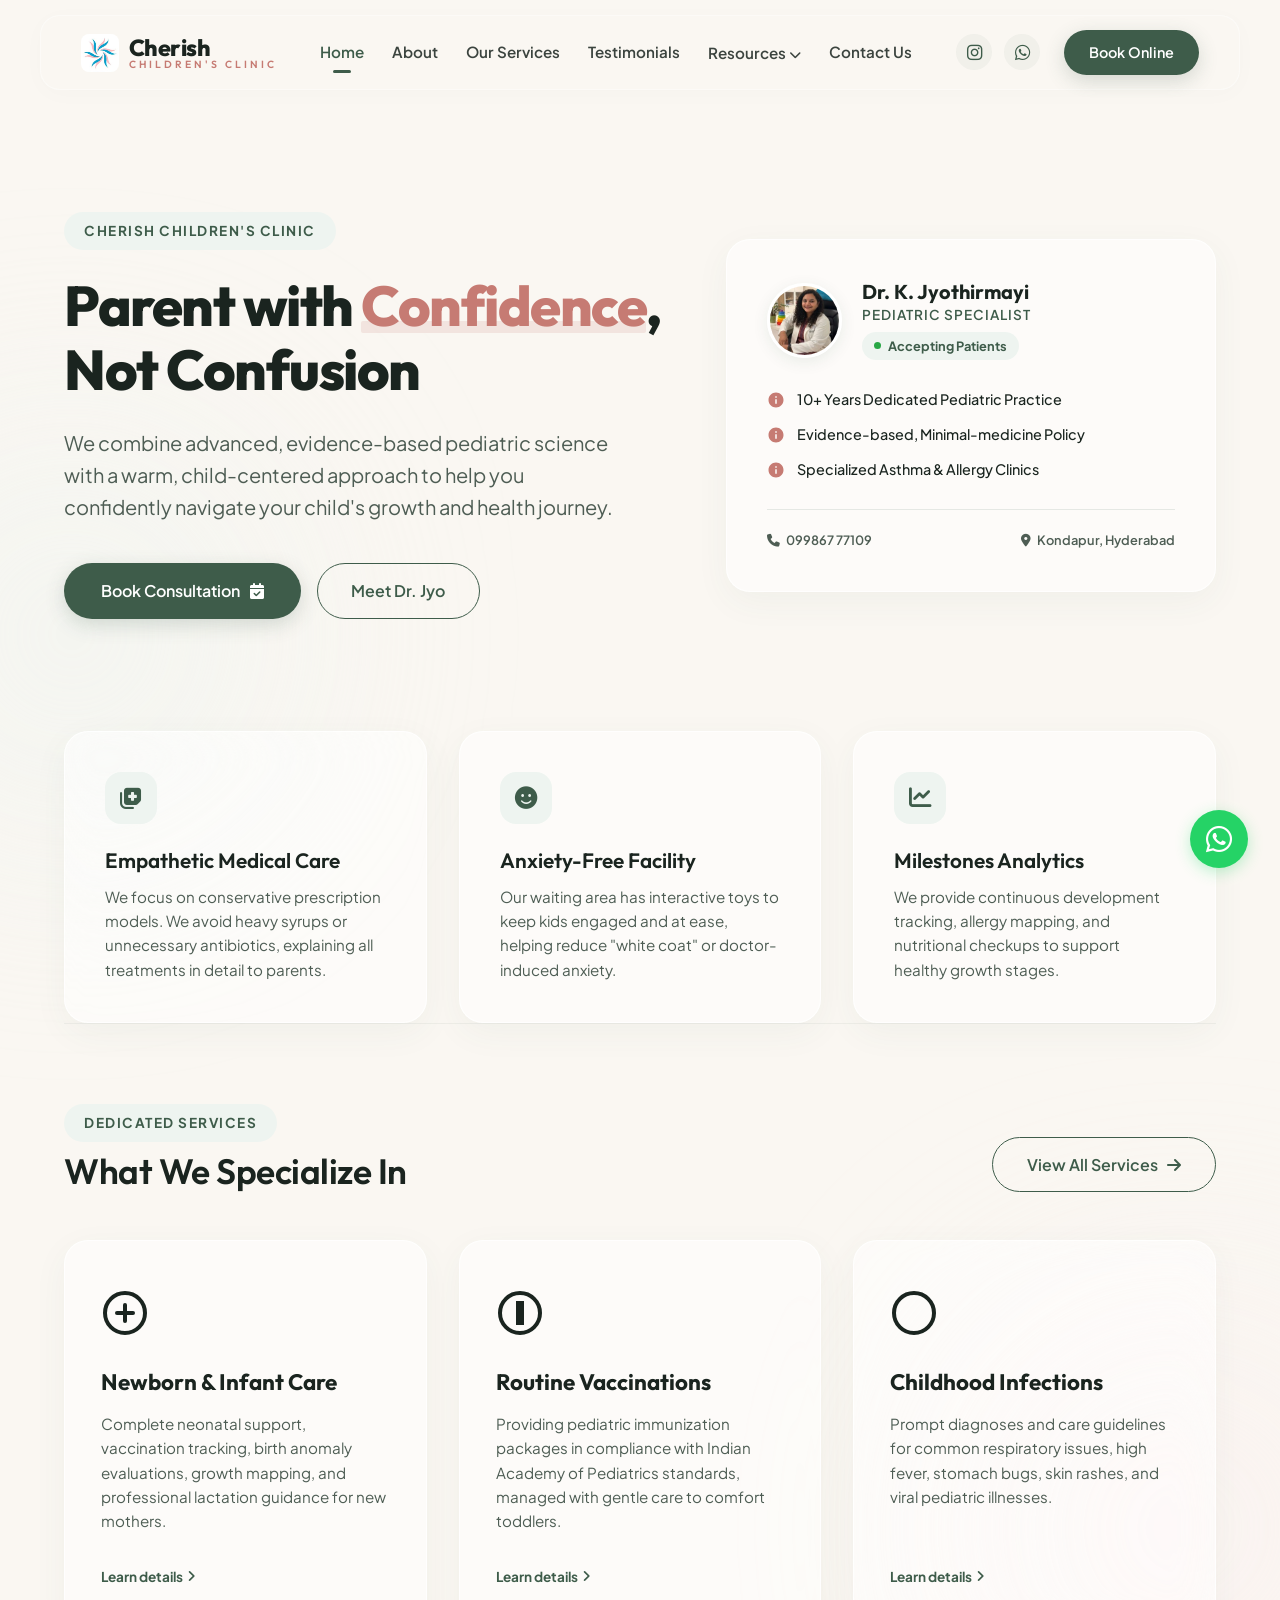
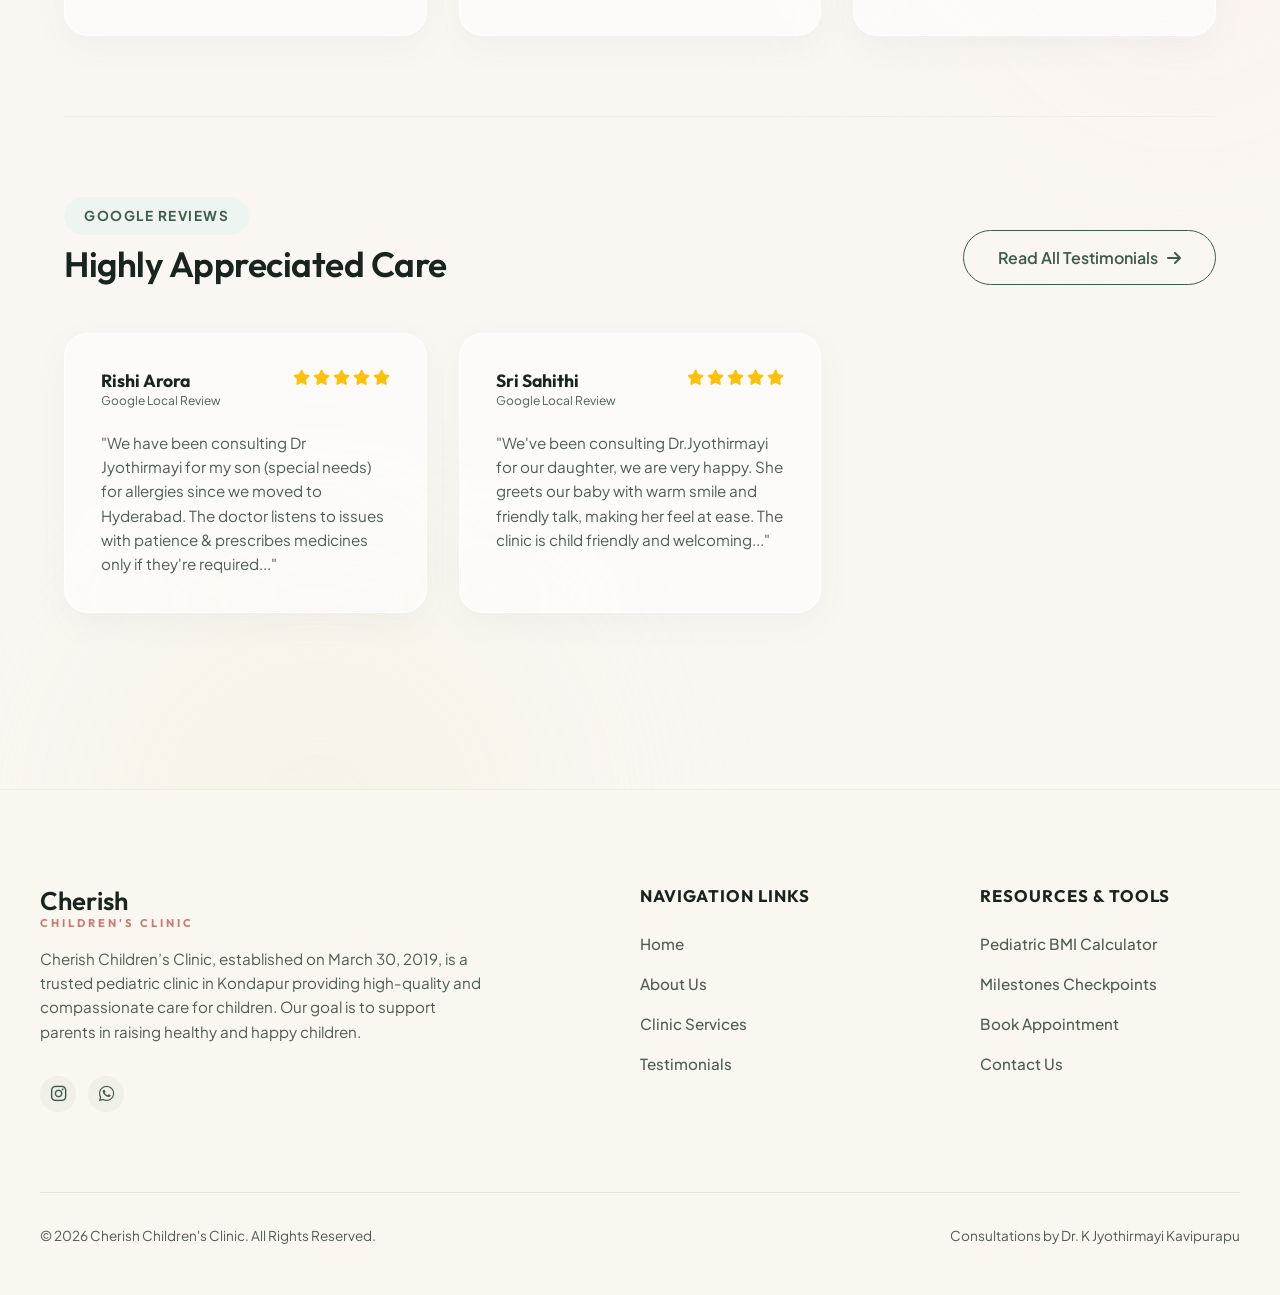
==== index.html @ bef2d630 "Initial commit" ====
<!DOCTYPE html>
<html lang="en">
<head>
  <meta charset="UTF-8">
  <meta name="viewport" content="width=device-width, initial-scale=1.0">
  <title>Cherish Children's Clinic - Dr. K Jyothirmayi Kavipurapu</title>
  <meta name="description" content="Cherish Children's Clinic is a trusted pediatric clinic in Kondapur run by Dr. K Jyothirmayi Kavipurapu. Offering newborn care, vaccinations, fever treatment, and allergy care.">
  <meta name="keywords" content="pediatrician kondapur, cherish children clinic, cherish clinic hyderabad, dr jyothirmayi pediatrician, children specialist kondapur, child vaccination hyderabad">
  <meta name="author" content="Dr. K Jyothirmayi">
  
  <!-- FontAwesome Icons CDN -->
  <link rel="stylesheet" href="https://cdnjs.cloudflare.com/ajax/libs/font-awesome/6.4.0/css/all.min.css">
  
  <!-- Favicon -->
  <link rel="icon" type="image/jpeg" href="photos/logo.jpg">

  <!-- Custom Stylesheet -->
  <link rel="stylesheet" href="index.css">
</head>
<body>

  <!-- Background blobs -->
  <div class="bg-blob bg-blob-1"></div>
  <div class="bg-blob bg-blob-2"></div>
  <div class="bg-blob bg-blob-3"></div>

  <!-- Floating WhatsApp Widget -->
  <a href="https://wa.me/919986777109?text=Hello%20Cherish%20Children's%20Clinic,%20I'd%20like%20to%20inquire%20about%20booking%20an%20appointment." 
     target="_blank" 
     class="whatsapp-widget" 
     aria-label="Chat with us on WhatsApp">
    <i class="fab fa-whatsapp"></i>
  </a>

  <!-- Header Navigation -->
  <header id="main-header">
    <div class="logo-container">
      <img src="photos/logo.jpg" alt="Cherish Clinic Logo" class="logo-img">
      <h1>
        Cherish
        <span class="clinic-sub">Children's Clinic</span>
      </h1>
    </div>
    
    <nav class="nav-menu">
      <a href="index.html" class="nav-link active">Home</a>
      <a href="about.html" class="nav-link">About</a>
      <a href="services.html" class="nav-link">Our Services</a>
      <a href="testimonials.html" class="nav-link">Testimonials</a>
      
      <!-- Resources Dropdown -->
      <div class="dropdown">
        <a href="resources.html" class="nav-link">Resources <i class="fa-solid fa-chevron-down" style="font-size: 0.75rem;"></i></a>
        <div class="dropdown-menu">
          <a href="bmi-calculator.html" class="dropdown-item">BMI Calculator</a>
          <a href="milestones-blog.html" class="dropdown-item">Developmental Blog</a>
        </div>
      </div>
      
      <a href="contact.html" class="nav-link">Contact Us</a>
    </nav>

    <div class="header-actions">
      <div class="social-icons">
        <a href="https://www.instagram.com/doc_mom_jyo/?hl=en" target="_blank" class="social-icon instagram" aria-label="Instagram Profile"><i class="fab fa-instagram"></i></a>
        <a href="https://wa.me/919986777109" target="_blank" class="social-icon whatsapp" aria-label="WhatsApp Us"><i class="fab fa-whatsapp"></i></a>
      </div>
      <a href="booking.html" class="btn-primary" style="padding: 0.6rem 1.5rem; font-size: 0.9rem;">Book Online</a>
    </div>

    <!-- Hamburger Menu Toggle (Mobile) -->
    <button class="mobile-toggle" id="mobile-toggle" aria-label="Toggle Navigation Menu">
      <span></span>
      <span></span>
      <span></span>
    </button>
  </header>

  <!-- Mobile Navigation Drawer -->
  <div class="mobile-nav-drawer" id="mobile-drawer">
    <button class="mobile-nav-close" id="mobile-drawer-close" aria-label="Close Navigation Menu">
      <i class="fa-solid fa-xmark"></i>
    </button>
    <ul class="mobile-nav-links">
      <li><a href="index.html" class="mobile-nav-link">Home</a></li>
      <li><a href="about.html" class="mobile-nav-link">About</a></li>
      <li><a href="services.html" class="mobile-nav-link">Our Services</a></li>
      <li><a href="testimonials.html" class="mobile-nav-link">Testimonials</a></li>
      <li>
        <span class="mobile-nav-link" style="font-weight: 600; color: var(--text-primary);">Resources</span>
        <ul class="mobile-resources-sublinks">
          <li><a href="bmi-calculator.html">BMI Calculator</a></li>
          <li><a href="milestones-blog.html">Developmental Blog</a></li>
        </ul>
      </li>
      <li><a href="contact.html" class="mobile-nav-link">Contact Us</a></li>
      <li style="margin-top: 1.5rem;"><a href="booking.html" class="btn-primary">Book Appointment</a></li>
    </ul>
  </div>

  <!-- Main Content Area -->
  <main>
    <div class="page-container">
      
      <!-- Hero Split Section -->
      <div class="hero-split">
        <div class="hero-text">
          <span class="hero-tag">Cherish Children's Clinic</span>
          <h1>Parent with <span class="highlight-rose">Confidence</span>,<br>Not Confusion</h1>
          <p>We combine advanced, evidence-based pediatric science with a warm, child-centered approach to help you confidently navigate your child's growth and health journey.</p>
          <div class="hero-actions">
            <a href="booking.html" class="btn-primary">Book Consultation <i class="fa-solid fa-calendar-check"></i></a>
            <a href="about.html" class="btn-outline">Meet Dr. Jyo</a>
          </div>
        </div>
        
        <!-- Right side Fancy Doctor Badge -->
        <div class="hero-badge-card glass-card">
          <div class="badge-doctor-row">
            <img src="photos/dr_jyothirmayi.jpg" alt="Dr. Jyothirmayi Kavipurapu" class="badge-doctor-img">
            <div class="badge-doctor-info">
              <h3>Dr. K. Jyothirmayi</h3>
              <p>Pediatric Specialist</p>
              <div class="status-dot-indicator">
                <span class="dot"></span> Accepting Patients
              </div>
            </div>
          </div>
          
          <ul class="badge-bullets-list">
            <li>
              <svg viewBox="0 0 24 24"><path d="M12 2C6.48 2 2 6.48 2 12s4.48 10 10 10 10-4.48 10-10S17.52 2 12 2zm1 15h-2v-6h2v6zm0-8h-2V7h2v2z"/></svg>
              <span>10+ Years Dedicated Pediatric Practice</span>
            </li>
            <li>
              <svg viewBox="0 0 24 24"><path d="M12 2C6.48 2 2 6.48 2 12s4.48 10 10 10 10-4.48 10-10S17.52 2 12 2zm1 15h-2v-6h2v6zm0-8h-2V7h2v2z"/></svg>
              <span>Evidence-based, Minimal-medicine Policy</span>
            </li>
            <li>
              <svg viewBox="0 0 24 24"><path d="M12 2C6.48 2 2 6.48 2 12s4.48 10 10 10 10-4.48 10-10S17.52 2 12 2zm1 15h-2v-6h2v6zm0-8h-2V7h2v2z"/></svg>
              <span>Specialized Asthma & Allergy Clinics</span>
            </li>
          </ul>
          
          <div class="hero-contact-strip">
            <span class="strip-item"><i class="fa-solid fa-phone" style="margin-right: 4px;"></i> 099867 77109</span>
            <span class="strip-item"><i class="fa-solid fa-location-dot" style="margin-right: 4px;"></i> Kondapur, Hyderabad</span>
          </div>
        </div>
      </div>

      <!-- Highlights Section -->
      <div class="highlights-container">
        <!-- Card 1 -->
        <div class="highlight-card glass-card">
          <div class="highlight-icon-box">
            <i class="fa-solid fa-notes-medical" style="font-size: 1.4rem;"></i>
          </div>
          <h3>Empathetic Medical Care</h3>
          <p>We focus on conservative prescription models. We avoid heavy syrups or unnecessary antibiotics, explaining all treatments in detail to parents.</p>
        </div>
        <!-- Card 2 -->
        <div class="highlight-card glass-card">
          <div class="highlight-icon-box">
            <i class="fa-solid fa-face-smile" style="font-size: 1.4rem;"></i>
          </div>
          <h3>Anxiety-Free Facility</h3>
          <p>Our waiting area has interactive toys to keep kids engaged and at ease, helping reduce "white coat" or doctor-induced anxiety.</p>
        </div>
        <!-- Card 3 -->
        <div class="highlight-card glass-card">
          <div class="highlight-icon-box">
            <i class="fa-solid fa-chart-line" style="font-size: 1.4rem;"></i>
          </div>
          <h3>Milestones Analytics</h3>
          <p>We provide continuous development tracking, allergy mapping, and nutritional checkups to support healthy growth stages.</p>
        </div>
      </div>

      <!-- Services Teaser Section -->
      <div class="home-section-teaser">
        <div class="teaser-row">
          <div>
            <span class="hero-tag" style="margin-bottom: 0.5rem;">Dedicated Services</span>
            <h2>What We Specialize In</h2>
          </div>
          <a href="services.html" class="btn-outline">View All Services <i class="fa-solid fa-arrow-right"></i></a>
        </div>
        
        <div class="services-masonry">
          <!-- Teaser service 1 -->
          <div class="service-card-premium glass-card">
            <svg class="service-icon-svg" viewBox="0 0 24 24">
              <path d="M12 22C17.5228 22 22 17.5228 22 12C22 6.47715 17.5228 2 12 2C6.47715 2 2 6.47715 2 12C2 17.5228 6.47715 22 12 22Z" fill="none" stroke="currentColor" stroke-width="2"/>
              <path d="M12 8V16" stroke="currentColor" stroke-width="2" stroke-linecap="round"/>
              <path d="M8 12H16" stroke="currentColor" stroke-width="2" stroke-linecap="round"/>
            </svg>
            <h3>Newborn & Infant Care</h3>
            <p class="service-desc">Complete neonatal support, vaccination tracking, birth anomaly evaluations, growth mapping, and professional lactation guidance for new mothers.</p>
            <a href="services.html" style="font-size: 0.85rem; font-weight: 700; color: var(--sage-green); display: flex; align-items: center; gap: 4px;">Learn details <i class="fa-solid fa-angle-right"></i></a>
          </div>
          <!-- Teaser service 2 -->
          <div class="service-card-premium glass-card">
            <svg class="service-icon-svg" viewBox="0 0 24 24">
              <path d="M12 2C6.48 2 2 6.48 2 12s4.48 10 10 10 10-4.48 10-10S17.52 2 12 2zm1 15h-2v-6h2v6zm0-8h-2V7h2v2z" fill="none" stroke="currentColor" stroke-width="2"/>
            </svg>
            <h3>Routine Vaccinations</h3>
            <p class="service-desc">Providing pediatric immunization packages in compliance with Indian Academy of Pediatrics standards, managed with gentle care to comfort toddlers.</p>
            <a href="services.html" style="font-size: 0.85rem; font-weight: 700; color: var(--sage-green); display: flex; align-items: center; gap: 4px;">Learn details <i class="fa-solid fa-angle-right"></i></a>
          </div>
          <!-- Teaser service 3 -->
          <div class="service-card-premium glass-card">
            <svg class="service-icon-svg" viewBox="0 0 24 24">
              <path d="M12 22C17.5228 22 22 17.5228 22 12C22 6.47715 17.5228 2 12 2C6.47715 2 2 6.47715 2 12C2 17.5228 6.47715 22 12 22Z" fill="none" stroke="currentColor" stroke-width="2"/>
            </svg>
            <h3>Childhood Infections</h3>
            <p class="service-desc">Prompt diagnoses and care guidelines for common respiratory issues, high fever, stomach bugs, skin rashes, and viral pediatric illnesses.</p>
            <a href="services.html" style="font-size: 0.85rem; font-weight: 700; color: var(--sage-green); display: flex; align-items: center; gap: 4px;">Learn details <i class="fa-solid fa-angle-right"></i></a>
          </div>
        </div>
      </div>

      <!-- Testimonials Teaser Section -->
      <div class="home-section-teaser">
        <div class="teaser-row">
          <div>
            <span class="hero-tag" style="margin-bottom: 0.5rem;">Google Reviews</span>
            <h2>Highly Appreciated Care</h2>
          </div>
          <a href="testimonials.html" class="btn-outline">Read All Testimonials <i class="fa-solid fa-arrow-right"></i></a>
        </div>
        
        <div class="reviews-grid-masonry">
          <!-- Teaser Review 1 -->
          <div class="review-item-card glass-card">
            <div class="review-header-row">
              <div class="reviewer-name">
                <h4>Rishi Arora</h4>
                <span>Google Local Review</span>
              </div>
              <div class="featured-stars" style="margin-bottom: 0; font-size: 0.95rem;">
                <i class="fa-solid fa-star"></i><i class="fa-solid fa-star"></i><i class="fa-solid fa-star"></i><i class="fa-solid fa-star"></i><i class="fa-solid fa-star"></i>
              </div>
            </div>
            <p class="review-body-text">"We have been consulting Dr Jyothirmayi for my son (special needs) for allergies since we moved to Hyderabad. The doctor listens to issues with patience & prescribes medicines only if they're required..."</p>
          </div>
          <!-- Teaser Review 2 -->
          <div class="review-item-card glass-card">
            <div class="review-header-row">
              <div class="reviewer-name">
                <h4>Sri Sahithi</h4>
                <span>Google Local Review</span>
              </div>
              <div class="featured-stars" style="margin-bottom: 0; font-size: 0.95rem;">
                <i class="fa-solid fa-star"></i><i class="fa-solid fa-star"></i><i class="fa-solid fa-star"></i><i class="fa-solid fa-star"></i><i class="fa-solid fa-star"></i>
              </div>
            </div>
            <p class="review-body-text">"We've been consulting Dr.Jyothirmayi for our daughter, we are very happy. She greets our baby with warm smile and friendly talk, making her feel at ease. The clinic is child friendly and welcoming..."</p>
          </div>
        </div>
      </div>

    </div>
  </main>

  <!-- Footer -->
  <footer>
    <div class="footer-top-columns">
      <div class="footer-logo-brand">
        <h2>
          Cherish
          <span class="clinic-sub">Children's Clinic</span>
        </h2>
        <p>Cherish Children’s Clinic, established on March 30, 2019, is a trusted pediatric clinic in Kondapur providing high-quality and compassionate care for children. Our goal is to support parents in raising healthy and happy children.</p>
        <div class="social-icons" style="margin-top: 1rem;">
          <a href="https://www.instagram.com/doc_mom_jyo/?hl=en" target="_blank" class="social-icon instagram" aria-label="Instagram"><i class="fab fa-instagram"></i></a>
          <a href="https://wa.me/919986777109" target="_blank" class="social-icon whatsapp" aria-label="WhatsApp"><i class="fab fa-whatsapp"></i></a>
        </div>
      </div>
      
      <div class="footer-column">
        <h4>Navigation Links</h4>
        <ul class="footer-links-list">
          <li><a href="index.html">Home</a></li>
          <li><a href="about.html">About Us</a></li>
          <li><a href="services.html">Clinic Services</a></li>
          <li><a href="testimonials.html">Testimonials</a></li>
        </ul>
      </div>

      <div class="footer-column">
        <h4>Resources & Tools</h4>
        <ul class="footer-links-list">
          <li><a href="bmi-calculator.html">Pediatric BMI Calculator</a></li>
          <li><a href="milestones-blog.html">Milestones Checkpoints</a></li>
          <li><a href="booking.html">Book Appointment</a></li>
          <li><a href="contact.html">Contact Us</a></li>
        </ul>
      </div>
    </div>

    <div class="footer-bottom-bar">
      <p>&copy; 2026 Cherish Children's Clinic. All Rights Reserved.</p>
      <p>Consultations by Dr. K Jyothirmayi Kavipurapu</p>
    </div>
  </footer>

  <!-- Universal Script -->
  <script src="script.js"></script>
</body>
</html>
---- index.css ----
/* index.css - Cherish Children's Clinic Design System & Styles */
@import url('https://fonts.googleapis.com/css2?family=Outfit:wght@300;400;500;600;700;800&family=Plus+Jakarta+Sans:wght@300;400;500;600;700;800&display=swap');

:root {
  /* Earth-Toned Luxury Palette */
  --bg-primary: #faf7f2;        /* Warm Oat/Cream main background */
  --bg-secondary: #f4edd9;      /* Deeper warm sand */
  --bg-sage-light: #eef4f0;     /* Soft Light Mint */
  --bg-rose-light: #fbf1f0;     /* Soft Terracotta Blush */
  
  --sage-green: #3e5c4a;        /* Rich Forest Sage Green */
  --sage-green-hover: #2e4436;
  --sage-green-glow: rgba(62, 92, 74, 0.08);
  
  --terracotta-rose: #c67b73;    /* Warm Terracotta Rose */
  --terracotta-rose-hover: #b46860;
  --terracotta-rose-glow: rgba(198, 123, 115, 0.08);
  
  --text-primary: #1a241f;      /* Deep Forest Charcoal */
  --text-secondary: #4e5d54;    /* Muted Sage Slate */
  
  --border-color: rgba(62, 92, 74, 0.12);
  --glass-bg: rgba(255, 255, 255, 0.55);
  --glass-border: rgba(255, 255, 255, 0.75);
  --glass-shadow: 0 10px 35px 0 rgba(62, 92, 74, 0.05);
  --glass-shadow-hover: 0 20px 50px 0 rgba(62, 92, 74, 0.1);
  
  --transition-smooth: all 0.5s cubic-bezier(0.16, 1, 0.3, 1);
  --transition-quick: all 0.25s ease;
  
  --font-heading: 'Outfit', sans-serif;
  --font-body: 'Plus Jakarta Sans', sans-serif;
}

/* Base resets & animations */
* {
  box-sizing: border-box;
  margin: 0;
  padding: 0;
  -webkit-tap-highlight-color: transparent;
}

html {
  scroll-behavior: smooth;
  scroll-padding-top: 100px;
  font-size: 16px;
  height: 100%;
}

body {
  font-family: var(--font-body);
  background-color: var(--bg-primary);
  color: var(--text-primary);
  line-height: 1.6;
  overflow-x: hidden;
  position: relative;
  min-height: 100%;
  display: flex;
  flex-direction: column;
  opacity: 0;
  animation: pageFadeIn 0.8s cubic-bezier(0.16, 1, 0.3, 1) forwards;
}

@keyframes pageFadeIn {
  to { opacity: 1; }
}

/* Typography */
h1, h2, h3, h4, h5, h6 {
  font-family: var(--font-heading);
  font-weight: 600;
  line-height: 1.2;
  color: var(--text-primary);
}

p {
  color: var(--text-secondary);
}

a {
  text-decoration: none;
  color: inherit;
  transition: var(--transition-quick);
}

button {
  font-family: var(--font-body);
  cursor: pointer;
  border: none;
  background: none;
  transition: var(--transition-quick);
}

/* Glowing background blobs */
.bg-blob {
  position: absolute;
  border-radius: 50%;
  filter: blur(120px);
  -webkit-filter: blur(120px);
  z-index: -1;
  opacity: 0.55;
  pointer-events: none;
  animation: floatBlob 24s infinite alternate ease-in-out;
}

.bg-blob-1 {
  top: 15%;
  left: -10%;
  width: 400px;
  height: 400px;
  background-color: var(--bg-sage-light);
}

.bg-blob-2 {
  top: 45%;
  right: -10%;
  width: 450px;
  height: 450px;
  background-color: var(--bg-rose-light);
  animation-delay: -6s;
}

.bg-blob-3 {
  bottom: 10%;
  left: 10%;
  width: 380px;
  height: 380px;
  background-color: var(--bg-secondary);
  animation-delay: -12s;
}

@keyframes floatBlob {
  0% { transform: translate(0, 0) scale(1); }
  50% { transform: translate(60px, -50px) scale(1.1); }
  100% { transform: translate(-30px, 60px) scale(0.9); }
}

/* Glassmorphism card */
.glass-card {
  background: var(--glass-bg);
  backdrop-filter: blur(20px);
  -webkit-backdrop-filter: blur(20px);
  border: 1px solid var(--glass-border);
  box-shadow: var(--glass-shadow);
  border-radius: 24px;
  transition: var(--transition-smooth);
}

.glass-card:hover {
  transform: translateY(-6px);
  box-shadow: var(--glass-shadow-hover);
  border-color: rgba(255, 255, 255, 0.95);
}

/* Section Containers (Multi-page Layouts) */
main {
  flex: 1;
  padding-top: 100px; /* Offset for floating header */
}

.page-container {
  padding: 4rem 1.5rem 6rem 1.5rem;
  max-width: 1200px;
  margin: 0 auto;
  position: relative;
}

.page-header {
  text-align: center;
  margin-bottom: 4rem;
  max-width: 800px;
  margin-left: auto;
  margin-right: auto;
}

.page-header h2 {
  font-size: 2.75rem;
  font-weight: 700;
  margin-bottom: 1rem;
  letter-spacing: -0.5px;
}

.page-header h2 span.highlight-rose {
  color: var(--terracotta-rose);
  position: relative;
  display: inline-block;
}

.page-header h2 span.highlight-rose::after {
  content: '';
  position: absolute;
  bottom: 5px;
  left: 0;
  width: 100%;
  height: 6px;
  background-color: rgba(198, 123, 115, 0.18);
  border-radius: 2px;
  z-index: -1;
}

.page-header p {
  font-size: 1.15rem;
}

/* Buttons (Modern magnetic style indicators) */
.btn-primary {
  background-color: var(--sage-green);
  color: #fff;
  padding: 0.9rem 2.25rem;
  font-size: 1rem;
  font-weight: 600;
  border-radius: 40px;
  display: inline-flex;
  align-items: center;
  gap: 0.6rem;
  box-shadow: 0 6px 20px rgba(62, 92, 74, 0.2);
  border: 1px solid transparent;
}

.btn-primary:hover {
  background-color: var(--sage-green-hover);
  transform: translateY(-2px);
  box-shadow: 0 8px 25px rgba(62, 92, 74, 0.3);
}

.btn-secondary {
  background-color: var(--terracotta-rose);
  color: #fff;
  padding: 0.9rem 2.25rem;
  font-size: 1rem;
  font-weight: 600;
  border-radius: 40px;
  display: inline-flex;
  align-items: center;
  gap: 0.6rem;
  box-shadow: 0 6px 20px rgba(198, 123, 115, 0.2);
}

.btn-secondary:hover {
  background-color: var(--terracotta-rose-hover);
  transform: translateY(-2px);
  box-shadow: 0 8px 25px rgba(198, 123, 115, 0.3);
}

.btn-outline {
  border: 1.5px solid var(--sage-green);
  color: var(--sage-green);
  padding: 0.85rem 2.1rem;
  font-size: 1rem;
  font-weight: 600;
  border-radius: 40px;
  display: inline-flex;
  align-items: center;
  gap: 0.6rem;
}

.btn-outline:hover {
  background-color: var(--sage-green);
  color: #fff;
  transform: translateY(-2px);
}

/* Header Styles */
header {
  position: fixed;
  top: 15px;
  left: 50%;
  transform: translateX(-50%);
  width: calc(100% - 40px);
  max-width: 1200px;
  height: 75px;
  z-index: 1000;
  display: flex;
  justify-content: space-between;
  align-items: center;
  padding: 0 2.5rem;
  border-radius: 20px;
  background-color: rgba(250, 247, 242, 0.75);
  border: 1px solid rgba(255, 255, 255, 0.4);
  box-shadow: 0 4px 25px rgba(0, 0, 0, 0.02);
  backdrop-filter: blur(12px);
  -webkit-backdrop-filter: blur(12px);
  transition: var(--transition-smooth);
}

header.header-scrolled {
  top: 10px;
  height: 68px;
  background: linear-gradient(135deg, rgba(250, 247, 242, 0.85), rgba(238, 244, 240, 0.85), rgba(251, 241, 240, 0.85));
  background-size: 300% 300%;
  animation: headerGradientShift 12s ease infinite;
  backdrop-filter: blur(20px);
  -webkit-backdrop-filter: blur(20px);
  border-bottom: 1px solid rgba(255, 255, 255, 0.6);
  box-shadow: var(--glass-shadow);
}

@keyframes headerGradientShift {
  0% { background-position: 0% 50%; }
  50% { background-position: 100% 50%; }
  100% { background-position: 0% 50%; }
}

header .logo-container {
  display: flex;
  align-items: center;
  gap: 0.6rem;
}

header .logo-container .logo-svg {
  width: 32px;
  height: 32px;
  fill: var(--sage-green);
}

header .logo-container .logo-img {
  width: 38px;
  height: 38px;
  object-fit: contain;
  border-radius: 8px;
}

header .logo-container h1 {
  font-size: 1.45rem;
  font-weight: 800;
  letter-spacing: -0.5px;
  display: flex;
  flex-direction: column;
}

header .logo-container h1 span.clinic-sub {
  font-size: 0.65rem;
  font-weight: 600;
  text-transform: uppercase;
  letter-spacing: 3px;
  color: var(--terracotta-rose);
  margin-top: -3px;
}

/* Nav Menu Desktop */
.nav-menu {
  display: flex;
  align-items: center;
  gap: 1.75rem;
}

.nav-link {
  font-size: 0.95rem;
  font-weight: 600;
  color: var(--text-primary);
  position: relative;
  padding: 0.5rem 0;
  opacity: 0.85;
}

.nav-link::after {
  content: '';
  position: absolute;
  bottom: 0;
  left: 50%;
  transform: translateX(-50%);
  width: 0;
  height: 3px;
  border-radius: 2px;
  background-color: var(--sage-green);
  transition: var(--transition-quick);
}

.nav-link:hover::after,
.nav-link.active::after {
  width: 18px;
}

.nav-link:hover,
.nav-link.active {
  color: var(--sage-green);
  opacity: 1;
}

/* Resources Dropdown */
.dropdown {
  position: relative;
}

.dropdown-menu {
  position: absolute;
  top: 100%;
  left: 50%;
  transform: translateX(-50%) translateY(15px);
  background: rgba(250, 247, 242, 0.95);
  border: 1px solid var(--border-color);
  backdrop-filter: blur(10px);
  border-radius: 16px;
  padding: 0.75rem 0;
  min-width: 180px;
  box-shadow: 0 10px 40px rgba(62,92,74,0.08);
  opacity: 0;
  visibility: hidden;
  transition: var(--transition-quick);
  z-index: 1100;
}

.dropdown:hover .dropdown-menu {
  opacity: 1;
  visibility: visible;
  transform: translateX(-50%) translateY(8px);
}

.dropdown-item {
  display: block;
  padding: 0.6rem 1.5rem;
  font-size: 0.9rem;
  font-weight: 600;
  color: var(--text-primary);
  transition: var(--transition-quick);
}

.dropdown-item:hover {
  background-color: var(--bg-sage-light);
  color: var(--sage-green);
}

/* Right-side links & social icons */
.header-actions {
  display: flex;
  align-items: center;
  gap: 1.5rem;
}

.social-icons {
  display: flex;
  align-items: center;
  gap: 0.75rem;
}

.social-icon {
  width: 36px;
  height: 36px;
  border-radius: 50%;
  background-color: rgba(62, 92, 74, 0.05);
  color: var(--sage-green);
  display: flex;
  align-items: center;
  justify-content: center;
  font-size: 1.1rem;
  transition: var(--transition-quick);
}

.social-icon:hover {
  background-color: var(--sage-green);
  color: #fff;
  transform: scale(1.08);
}

.social-icon.instagram:hover {
  background: linear-gradient(45deg, #f09433 0%, #e6683c 25%, #dc2743 50%, #cc2366 75%, #bc1888 100%);
  color: #fff;
}

.social-icon.whatsapp:hover {
  background-color: #25d366;
  color: #fff;
}

/* Mobile Hamburger Toggle */
.mobile-toggle {
  display: none;
  flex-direction: column;
  justify-content: space-between;
  width: 24px;
  height: 16px;
}

.mobile-toggle span {
  width: 100%;
  height: 2px;
  background-color: var(--text-primary);
  border-radius: 2px;
  transition: var(--transition-quick);
}

/* ==========================================
   PAGE: index.html - HOME PAGE
   ========================================== */
.hero-split {
  display: grid;
  grid-template-columns: 1.1fr 0.9fr;
  gap: 4rem;
  align-items: center;
  padding: 3rem 0 5rem 0;
}

.hero-tag {
  background-color: var(--bg-sage-light);
  color: var(--sage-green);
  font-size: 0.85rem;
  font-weight: 700;
  text-transform: uppercase;
  letter-spacing: 1.5px;
  padding: 0.5rem 1.25rem;
  border-radius: 30px;
  margin-bottom: 1.5rem;
  display: inline-block;
}

.hero-text h1 {
  font-size: 3.5rem;
  font-weight: 800;
  line-height: 1.15;
  margin-bottom: 1.5rem;
  letter-spacing: -1.5px;
}

.hero-text h1 span.highlight-rose {
  color: var(--terracotta-rose);
  position: relative;
  z-index: 1;
}

.hero-text h1 span.highlight-rose::after {
  content: '';
  position: absolute;
  bottom: 8px;
  left: 0;
  width: 100%;
  height: 12px;
  background-color: rgba(198, 123, 115, 0.15);
  z-index: -1;
  border-radius: 2px;
}

.hero-text p {
  font-size: 1.25rem;
  color: var(--text-secondary);
  margin-bottom: 2.5rem;
  max-width: 550px;
}

.hero-actions {
  display: flex;
  gap: 1rem;
}

/* Home hero card right side */
.hero-badge-card {
  padding: 2.5rem;
  display: flex;
  flex-direction: column;
  gap: 1.75rem;
}

.badge-doctor-row {
  display: flex;
  align-items: center;
  gap: 1.25rem;
}

.badge-doctor-img {
  width: 75px;
  height: 75px;
  border-radius: 50%;
  object-fit: cover;
  border: 3px solid #fff;
  box-shadow: 0 4px 15px rgba(62,92,74,0.1);
}

.badge-doctor-info h3 {
  font-size: 1.25rem;
  font-weight: 700;
}

.badge-doctor-info p {
  font-size: 0.85rem;
  font-weight: 600;
  text-transform: uppercase;
  color: var(--sage-green);
  letter-spacing: 1px;
}

.status-dot-indicator {
  display: inline-flex;
  align-items: center;
  gap: 0.4rem;
  font-size: 0.8rem;
  font-weight: 700;
  background-color: var(--bg-sage-light);
  color: var(--sage-green);
  padding: 0.25rem 0.75rem;
  border-radius: 20px;
  margin-top: 0.35rem;
}

.status-dot-indicator span.dot {
  width: 7px;
  height: 7px;
  border-radius: 50%;
  background-color: #28a745;
  display: block;
}

.badge-bullets-list {
  list-style: none;
  display: flex;
  flex-direction: column;
  gap: 0.75rem;
}

.badge-bullets-list li {
  font-size: 0.9rem;
  font-weight: 500;
  display: flex;
  align-items: center;
  gap: 0.75rem;
}

.badge-bullets-list li svg {
  width: 18px;
  height: 18px;
  fill: var(--terracotta-rose);
  flex-shrink: 0;
}

.hero-contact-strip {
  border-top: 1px solid var(--border-color);
  padding-top: 1.25rem;
  display: flex;
  justify-content: space-between;
  align-items: center;
}

.strip-item {
  font-size: 0.8rem;
  font-weight: 600;
  color: var(--text-secondary);
}

/* Home Section Previews styling */
.home-section-teaser {
  padding: 5rem 0;
  border-top: 1px solid rgba(62,92,74,0.06);
}

.teaser-row {
  display: flex;
  justify-content: space-between;
  align-items: flex-end;
  margin-bottom: 3rem;
}

.teaser-row h2 {
  font-size: 2.2rem;
  letter-spacing: -0.5px;
}

/* Home Highlights Section */
.highlights-container {
  display: grid;
  grid-template-columns: repeat(3, 1fr);
  gap: 2rem;
  margin-top: 2rem;
}

.highlight-card {
  padding: 2.5rem;
  text-align: left;
}

.highlight-icon-box {
  width: 52px;
  height: 52px;
  border-radius: 16px;
  background-color: var(--bg-sage-light);
  color: var(--sage-green);
  display: flex;
  align-items: center;
  justify-content: center;
  margin-bottom: 1.5rem;
}

.highlight-card h3 {
  font-size: 1.3rem;
  margin-bottom: 0.75rem;
}

.highlight-card p {
  font-size: 0.95rem;
}

/* ==========================================
   PAGE: about.html - ABOUT DR. JYO
   ========================================== */
.about-split {
  display: grid;
  grid-template-columns: 0.90fr 1.10fr;
  gap: 4.5rem;
  align-items: flex-start;
}

.about-media-column {
  position: relative;
}

.about-photo-frame {
  width: 100%;
  max-width: 400px;
  height: 420px;
  object-fit: cover;
  border-radius: 40px;
  border: 10px solid #fff;
  box-shadow: var(--glass-shadow-hover);
  display: block;
  margin: 0 auto;
}

.about-media-column .experience-floating-badge {
  position: absolute;
  bottom: -20px;
  right: 10px;
  background-color: var(--sage-green);
  color: #fff;
  padding: 1.5rem;
  border-radius: 24px;
  box-shadow: 0 10px 25px rgba(62,92,74,0.25);
  text-align: center;
  min-width: 140px;
}

.about-media-column .experience-floating-badge h4 {
  font-size: 2.25rem;
  font-weight: 800;
  color: #fff;
  line-height: 1;
}

.about-media-column .experience-floating-badge p {
  font-size: 0.75rem;
  font-weight: 700;
  text-transform: uppercase;
  color: rgba(255, 255, 255, 0.9);
}

.about-bio-column h3 {
  font-size: 2.25rem;
  font-weight: 700;
  margin-bottom: 0.5rem;
}

.about-bio-column p.credentials {
  font-size: 1.05rem;
  color: var(--terracotta-rose);
  font-weight: 700;
  margin-bottom: 1.5rem;
  text-transform: uppercase;
  letter-spacing: 0.5px;
}

.about-bio-column p.bio-para {
  font-size: 1.05rem;
  line-height: 1.7;
  margin-bottom: 2rem;
}

.credentials-timeline-card {
  padding: 2rem;
  display: flex;
  flex-direction: column;
  gap: 1.25rem;
  margin-bottom: 2rem;
}

.credentials-timeline-card h4 {
  font-size: 1.15rem;
  margin-bottom: 0.25rem;
  border-bottom: 1px solid var(--border-color);
  padding-bottom: 0.5rem;
}

.timeline-item {
  display: flex;
  gap: 1rem;
}

.timeline-year {
  font-size: 0.9rem;
  font-weight: 700;
  color: var(--sage-green);
  min-width: 80px;
}

.timeline-text {
  font-size: 0.95rem;
  font-weight: 500;
}

.about-vision-section {
  margin-top: 6rem;
  padding: 3.5rem;
  text-align: center;
  position: relative;
}

.about-vision-section svg.quote-icon {
  width: 50px;
  height: 50px;
  fill: rgba(198, 123, 115, 0.15);
  margin-bottom: 1.5rem;
}

.about-vision-section h3 {
  font-size: 1.5rem;
  font-style: italic;
  font-weight: 500;
  max-width: 800px;
  margin: 0 auto;
  line-height: 1.6;
  color: var(--text-primary);
}

/* ==========================================
   PAGE: services.html - SERVICES
   ========================================== */
.services-masonry {
  display: grid;
  grid-template-columns: repeat(3, 1fr);
  gap: 2rem;
}

.service-card-premium {
  padding: 3rem 2.25rem;
  display: flex;
  flex-direction: column;
  height: 100%;
}

.service-icon-svg {
  width: 48px;
  height: 48px;
  margin-bottom: 2rem;
  fill: var(--sage-green);
}

.service-card-premium:nth-child(even) .service-icon-svg {
  fill: var(--terracotta-rose);
}

.service-card-premium h3 {
  font-size: 1.4rem;
  font-weight: 700;
  margin-bottom: 1rem;
}

.service-card-premium p.service-desc {
  font-size: 0.95rem;
  margin-bottom: 2rem;
  flex-grow: 1;
}

.service-accordion {
  border-top: 1px solid var(--border-color);
  padding-top: 1.25rem;
}

.service-accordion-header {
  display: flex;
  justify-content: space-between;
  align-items: center;
  cursor: pointer;
}

.service-accordion-header span {
  font-size: 0.85rem;
  font-weight: 700;
  text-transform: uppercase;
  color: var(--text-primary);
  letter-spacing: 0.5px;
}

.service-accordion-header svg {
  width: 14px;
  height: 14px;
  fill: var(--text-secondary);
  transition: transform 0.3s;
}

.service-accordion.active .service-accordion-header svg {
  transform: rotate(180deg);
}

.service-accordion-content {
  max-height: 0;
  overflow: hidden;
  transition: max-height 0.3s ease-out;
}

.service-accordion-content ul {
  list-style: none;
  padding: 1rem 0 0.5rem 0;
  display: flex;
  flex-direction: column;
  gap: 0.5rem;
}

.service-accordion-content li {
  font-size: 0.85rem;
  display: flex;
  align-items: center;
  gap: 0.5rem;
}

.service-accordion-content li::before {
  content: '✦';
  color: var(--terracotta-rose);
  font-size: 0.7rem;
}

/* ==========================================
   PAGE: testimonials.html - TESTIMONIALS
   ========================================== */
.slider-featured-testimonials {
  position: relative;
  max-width: 900px;
  margin: 0 auto 5rem auto;
  overflow: hidden;
}

.featured-slider-track {
  display: flex;
  transition: transform 0.6s cubic-bezier(0.16, 1, 0.3, 1);
}

.featured-slide {
  flex: 0 0 100%;
  width: 100%;
  padding: 0 1rem;
}

.featured-testimonial-card {
  padding: 3.5rem;
  position: relative;
  min-height: 280px;
  text-align: center;
}

.featured-testimonial-card svg.quote-icon {
  width: 60px;
  height: 60px;
  fill: rgba(62,92,74,0.04);
  position: absolute;
  top: 2rem;
  left: 2rem;
}

.featured-author h3 {
  font-size: 1.4rem;
  font-weight: 700;
  margin-bottom: 0.25rem;
}

.featured-author p.author-meta {
  font-size: 0.8rem;
  text-transform: uppercase;
  color: var(--text-secondary);
  letter-spacing: 1.5px;
  margin-bottom: 1.5rem;
}

.featured-stars {
  color: #ffc107;
  font-size: 1.2rem;
  display: flex;
  justify-content: center;
  gap: 3px;
  margin-bottom: 2rem;
}

.featured-quote-text {
  font-size: 1.15rem;
  line-height: 1.75;
  font-style: italic;
  max-width: 750px;
  margin: 0 auto;
}

/* Masonry reviews list */
.reviews-grid-masonry {
  display: grid;
  grid-template-columns: repeat(3, 1fr);
  gap: 2rem;
}

.review-item-card {
  padding: 2.25rem;
  display: flex;
  flex-direction: column;
  gap: 1.25rem;
  min-height: 220px;
}

.review-header-row {
  display: flex;
  justify-content: space-between;
  align-items: flex-start;
}

.reviewer-name h4 {
  font-size: 1.1rem;
  font-weight: 700;
}

.reviewer-name span {
  font-size: 0.75rem;
  color: var(--text-secondary);
  display: block;
}

.review-body-text {
  font-size: 0.95rem;
  line-height: 1.6;
}

.review-body-text.collapsed p {
  display: -webkit-box;
  -webkit-line-clamp: 3;
  -webkit-box-orient: vertical;
  max-height: 4.8em;
  overflow: hidden;
}

/* ==========================================
   PAGE: bmi-calculator.html - PEDIATRIC BMI
   ========================================== */
.bmi-calculator-split {
  display: grid;
  grid-template-columns: 1.1fr 0.9fr;
  gap: 4rem;
  align-items: flex-start;
}

.bmi-control-box {
  padding: 3rem 2.5rem;
}

.gender-select-pill {
  display: flex;
  background-color: var(--bg-sage-light);
  padding: 0.35rem;
  border-radius: 30px;
  margin-bottom: 2rem;
}

.gender-pill-btn {
  flex: 1;
  padding: 0.6rem;
  font-size: 0.9rem;
  font-weight: 700;
  border-radius: 25px;
  text-align: center;
  color: var(--text-secondary);
}

.gender-pill-btn.active {
  background-color: var(--sage-green);
  color: #fff;
}

.range-slider-group {
  display: flex;
  flex-direction: column;
  gap: 0.75rem;
  margin-bottom: 2.25rem;
}

.slider-label-row {
  display: flex;
  justify-content: space-between;
  align-items: center;
}

.slider-label-row span.label-title {
  font-size: 0.95rem;
  font-weight: 700;
}

.slider-label-row span.label-value-display {
  font-size: 1.2rem;
  font-weight: 800;
  color: var(--sage-green);
}

/* Custom styled Range Inputs */
input[type=range] {
  -webkit-appearance: none;
  width: 100%;
  background: transparent;
}

input[type=range]:focus {
  outline: none;
}

input[type=range]::-webkit-slider-runnable-track {
  width: 100%;
  height: 6px;
  cursor: pointer;
  background: rgba(62,92,74,0.1);
  border-radius: 3px;
}

input[type=range]::-webkit-slider-thumb {
  height: 20px;
  width: 20px;
  border-radius: 50%;
  background: var(--sage-green);
  cursor: pointer;
  -webkit-appearance: none;
  margin-top: -7px;
  box-shadow: 0 3px 8px rgba(62,92,74,0.25);
  transition: transform 0.15s;
}

input[type=range]::-webkit-slider-thumb:hover {
  transform: scale(1.25);
}

/* BMI Gauge Metric Display */
.bmi-output-display-card {
  padding: 3rem 2rem;
  text-align: center;
}

.bmi-gauge-metric-box {
  position: relative;
  width: 160px;
  height: 160px;
  margin: 0 auto 2rem auto;
  display: flex;
  align-items: center;
  justify-content: center;
}

.bmi-gauge-metric-svg {
  position: absolute;
  top: 0;
  left: 0;
  width: 100%;
  height: 100%;
  transform: rotate(-90deg);
}

.bmi-gauge-metric-svg circle.bg {
  fill: none;
  stroke: var(--bg-sage-light);
  stroke-width: 8;
}

.bmi-gauge-metric-svg circle.fill {
  fill: none;
  stroke: var(--sage-green);
  stroke-width: 8;
  stroke-linecap: round;
  stroke-dasharray: 439.6; /* 2 * PI * r = 2 * 3.14159 * 70 */
  stroke-dashoffset: 439.6;
  transition: stroke-dashoffset 0.8s cubic-bezier(0.16, 1, 0.3, 1), stroke 0.8s ease;
}

.bmi-value-overlay {
  z-index: 2;
  display: flex;
  flex-direction: column;
  align-items: center;
}

.bmi-value-overlay h3 {
  font-size: 2.75rem;
  font-weight: 800;
  line-height: 1;
}

.bmi-value-overlay span {
  font-size: 0.75rem;
  font-weight: 700;
  text-transform: uppercase;
  letter-spacing: 1px;
  color: var(--text-secondary);
}

.bmi-status-badge {
  display: inline-block;
  padding: 0.4rem 1.25rem;
  border-radius: 30px;
  font-size: 0.85rem;
  font-weight: 700;
  text-transform: uppercase;
  letter-spacing: 0.5px;
  margin-bottom: 1rem;
}

.bmi-status-badge.healthy {
  background-color: var(--bg-sage-light);
  color: var(--sage-green);
}

.bmi-status-badge.underweight {
  background-color: var(--bg-rose-light);
  color: var(--terracotta-rose);
}

.bmi-status-badge.warning {
  background-color: #fbf0df;
  color: #c0842e;
}

.bmi-status-badge.danger {
  background-color: #f7e6e6;
  color: #b84c4c;
}

/* Fancy BMI alert warning card */
.bmi-action-alert-card {
  margin-top: 2rem;
  padding: 1.75rem;
  border-radius: 16px;
  border-left: 5px solid var(--terracotta-rose);
  background-color: rgba(198,123,115,0.04);
  text-align: left;
  display: none;
  flex-direction: column;
  gap: 1rem;
  animation: scaleUp 0.4s ease forwards;
}

/* ==========================================
   PAGE: milestones-blog.html - MILESTONES
   ========================================== */
.milestones-wrapper {
  max-width: 900px;
  margin: 0 auto;
}

.milestones-age-dock {
  display: flex;
  justify-content: center;
  gap: 1rem;
  margin-bottom: 3rem;
}

.age-dock-btn {
  padding: 0.85rem 2.25rem;
  border-radius: 30px;
  font-size: 1rem;
  font-weight: 700;
  border: 1px solid var(--border-color);
  background-color: transparent;
  color: var(--text-secondary);
}

.age-dock-btn.active {
  background-color: var(--sage-green);
  color: #fff;
  border-color: var(--sage-green);
  box-shadow: 0 4px 15px rgba(62,92,74,0.2);
}

.timeline-list-panel {
  display: none;
  padding: 3rem;
  animation: fadeIn 0.4s ease forwards;
}

.timeline-list-panel.active {
  display: block;
}

.timeline-list-grid {
  display: grid;
  grid-template-columns: 1fr 1fr;
  gap: 2rem;
}

.timeline-checkpoint-item {
  display: flex;
  gap: 1.25rem;
}

.checkpoint-number {
  width: 38px;
  height: 38px;
  border-radius: 50%;
  background-color: var(--bg-sage-light);
  color: var(--sage-green);
  display: flex;
  align-items: center;
  justify-content: center;
  font-weight: 700;
  font-size: 0.95rem;
  flex-shrink: 0;
}

.timeline-checkpoint-item:nth-child(even) .checkpoint-number {
  background-color: var(--bg-rose-light);
  color: var(--terracotta-rose);
}

.checkpoint-details h4 {
  font-size: 1.15rem;
  font-weight: 700;
  margin-bottom: 0.35rem;
}

.checkpoint-details p {
  font-size: 0.9rem;
}

.milestones-warning-panel {
  margin-top: 4.5rem;
  padding: 3rem;
  border: 1px solid rgba(198,123,115,0.15);
  border-left: 6px solid var(--terracotta-rose);
  background-color: rgba(198,123,115,0.03);
  border-radius: 24px;
}

.milestones-warning-panel h3 {
  color: var(--terracotta-rose);
  font-size: 1.5rem;
  margin-bottom: 1rem;
  display: flex;
  align-items: center;
  gap: 0.6rem;
}

.milestones-warning-panel h3 svg {
  width: 24px;
  height: 24px;
  fill: var(--terracotta-rose);
}

.milestones-warning-panel ul {
  list-style: none;
  padding-left: 0.5rem;
  margin-bottom: 2rem;
}

.milestones-warning-panel li {
  font-size: 1rem;
  margin-bottom: 0.75rem;
  position: relative;
  padding-left: 1.5rem;
}

.milestones-warning-panel li::before {
  content: '!';
  position: absolute;
  left: 0;
  top: 50%;
  transform: translateY(-50%);
  width: 16px;
  height: 16px;
  border-radius: 50%;
  background-color: var(--terracotta-rose);
  color: #fff;
  font-size: 0.65rem;
  font-weight: bold;
  display: flex;
  align-items: center;
  justify-content: center;
}

/* ==========================================
   PAGE: booking.html - SCHEDULER WIZARD
   ========================================== */
.booking-wizard-card {
  padding: 4rem 3rem;
}

.booking-stepper-tracker {
  display: flex;
  justify-content: space-between;
  position: relative;
  margin-bottom: 4rem;
  max-width: 600px;
  margin-left: auto;
  margin-right: auto;
}

.booking-stepper-tracker::before {
  content: '';
  position: absolute;
  top: 50%;
  left: 0;
  width: 100%;
  height: 2px;
  background-color: var(--border-color);
  z-index: 1;
  transform: translateY(-50%);
}

.stepper-progress-fill-line {
  position: absolute;
  top: 50%;
  left: 0;
  width: 0%;
  height: 2px;
  background-color: var(--sage-green);
  z-index: 2;
  transform: translateY(-50%);
  transition: width 0.4s ease;
}

.stepper-node {
  width: 42px;
  height: 42px;
  border-radius: 50%;
  background-color: var(--bg-primary);
  border: 2px solid var(--border-color);
  display: flex;
  align-items: center;
  justify-content: center;
  font-size: 1rem;
  font-weight: 700;
  z-index: 3;
  transition: var(--transition-quick);
}

.stepper-node.active {
  border-color: var(--sage-green);
  color: var(--sage-green);
  background-color: var(--bg-sage-light);
  transform: scale(1.15);
  box-shadow: 0 4px 15px rgba(62,92,74,0.15);
}

.stepper-node.completed {
  border-color: var(--sage-green);
  background-color: var(--sage-green);
  color: #fff;
}

.booking-panel-slide {
  display: none;
  animation: fadeIn 0.4s ease forwards;
}

.booking-panel-slide.active {
  display: block;
}

/* Step 1: Consult Type cards */
.consult-grid-cards {
  display: grid;
  grid-template-columns: 1fr 1fr;
  gap: 2rem;
}

.consult-card-option {
  padding: 3.5rem 2.5rem;
  text-align: center;
  cursor: pointer;
  border-radius: 24px;
}

.consult-card-option.active {
  border-color: var(--sage-green);
  background-color: rgba(62, 92, 74, 0.03);
  box-shadow: var(--glass-shadow-hover);
}

.consult-card-option svg {
  width: 52px;
  height: 52px;
  fill: var(--sage-green);
  margin-bottom: 2rem;
}

.consult-card-option h3 {
  font-size: 1.4rem;
  margin-bottom: 0.75rem;
}

/* Step 2: Doctor choices */
.doctor-select-grid {
  display: grid;
  grid-template-columns: 1fr 1fr;
  gap: 2rem;
}

.doctor-select-card {
  padding: 2.5rem;
  display: flex;
  align-items: center;
  gap: 2rem;
  cursor: pointer;
}

.doctor-select-card.active {
  border-color: var(--sage-green);
  background-color: rgba(62, 92, 74, 0.03);
}

.doctor-select-card img.doc-avatar-img {
  width: 85px;
  height: 85px;
  border-radius: 50%;
  object-fit: cover;
  border: 3px solid #fff;
  box-shadow: var(--glass-shadow);
}

.doctor-select-card div.avatar-placeholder {
  width: 85px;
  height: 85px;
  border-radius: 50%;
  background-color: var(--bg-sage-light);
  color: var(--sage-green);
  display: flex;
  align-items: center;
  justify-content: center;
  font-size: 2.2rem;
  font-weight: bold;
  border: 3px solid #fff;
  box-shadow: var(--glass-shadow);
}

.doc-card-details h3 {
  font-size: 1.3rem;
  margin-bottom: 0.25rem;
}

.doc-card-details p.dept {
  font-size: 0.8rem;
  font-weight: 700;
  text-transform: uppercase;
  color: var(--sage-green);
  letter-spacing: 1px;
}

.doc-card-details p.exp {
  font-size: 0.9rem;
}

/* Step 3: Date & Slots */
.wizard-date-scroll-rack {
  display: flex;
  gap: 1rem;
  overflow-x: auto;
  padding-bottom: 1rem;
  margin-bottom: 2.5rem;
}

.wizard-date-rack-card {
  flex: 0 0 calc(25% - 0.75rem);
  min-width: 90px;
  padding: 1rem;
  text-align: center;
  cursor: pointer;
  border-radius: 16px;
}

.wizard-date-rack-card.active {
  border-color: var(--sage-green);
  background-color: rgba(62, 92, 74, 0.03);
}

.wizard-date-rack-card span.day {
  display: block;
  font-size: 0.8rem;
  text-transform: uppercase;
  color: var(--text-secondary);
  font-weight: 600;
}

.wizard-date-rack-card span.date {
  display: block;
  font-size: 1.6rem;
  font-weight: 800;
  margin-top: 0.15rem;
}

.wizard-slots-grid-pane {
  display: grid;
  grid-template-columns: repeat(4, 1fr);
  gap: 1rem;
}

.wizard-slot-pill {
  padding: 0.9rem;
  text-align: center;
  border: 1px solid var(--border-color);
  border-radius: 10px;
  font-weight: 600;
  font-size: 0.95rem;
  background-color: #fff;
  transition: var(--transition-quick);
}

.wizard-slot-pill.active {
  background-color: var(--sage-green);
  color: #fff;
  border-color: var(--sage-green);
  box-shadow: 0 4px 12px rgba(62,92,74,0.2);
}

.wizard-slot-pill:hover:not(.active) {
  border-color: var(--sage-green);
  color: var(--sage-green);
}

/* Step 4: Checkout Flip-Card paywall */
.checkout-panel-split {
  display: grid;
  grid-template-columns: 1fr 1fr;
  gap: 3rem;
  align-items: flex-start;
}

.checkout-summary-column {
  padding: 2rem;
  border-radius: 20px;
  border: 1px solid var(--border-color);
}

.checkout-summary-heading {
  font-size: 1.25rem;
  font-weight: 700;
  border-bottom: 1px solid var(--border-color);
  padding-bottom: 0.75rem;
  margin-bottom: 1.5rem;
}

.checkout-summary-row {
  display: flex;
  justify-content: space-between;
  margin-bottom: 1rem;
  font-size: 1rem;
}

.checkout-summary-row.total-row {
  border-top: 1px dashed var(--border-color);
  padding-top: 1.25rem;
  margin-top: 1.25rem;
  font-weight: 800;
  font-size: 1.3rem;
}

/* Interactive Card Flip graphics */
.payment-card-visual {
  width: 100%;
  max-width: 320px;
  height: 185px;
  perspective: 1000px;
  margin: 0 auto 2rem auto;
}

.payment-card-inner {
  width: 100%;
  height: 100%;
  transition: transform 0.6s cubic-bezier(0.175, 0.885, 0.32, 1.275);
  transform-style: preserve-3d;
  position: relative;
}

.payment-card-visual.flip .payment-card-inner {
  transform: rotateY(180deg);
}

.payment-card-front, .payment-card-back {
  width: 100%;
  height: 100%;
  position: absolute;
  backface-visibility: hidden;
  border-radius: 18px;
  padding: 1.5rem;
  color: #fff;
  display: flex;
  flex-direction: column;
  justify-content: space-between;
  box-shadow: 0 10px 30px rgba(62,92,74,0.15);
}

.payment-card-front {
  background: linear-gradient(135deg, var(--sage-green), #4a6d57);
}

.payment-card-front .chip {
  width: 40px;
  height: 30px;
  background-color: #f6d27e;
  border-radius: 5px;
}

.payment-card-front .card-number-lbl {
  font-size: 1.25rem;
  letter-spacing: 2px;
  font-family: monospace;
}

.payment-card-front .card-holder-row {
  display: flex;
  justify-content: space-between;
}

.payment-card-front .card-holder-row span {
  font-size: 0.75rem;
  text-transform: uppercase;
  letter-spacing: 1px;
}

.payment-card-back {
  background: linear-gradient(135deg, #4a6d57, var(--sage-green));
  transform: rotateY(180deg);
}

.payment-card-back .stripe {
  width: 100%;
  height: 40px;
  background-color: rgba(0,0,0,0.2);
  margin-top: 10px;
}

.payment-card-back .cvv-stripe {
  background-color: #fff;
  height: 30px;
  display: flex;
  align-items: center;
  justify-content: flex-end;
  padding-right: 10px;
  color: #000;
  font-family: monospace;
  font-weight: bold;
}

/* payment form items */
.payment-forms-panel {
  display: flex;
  flex-direction: column;
  gap: 1.25rem;
}

.payment-gateway-radio-picker {
  display: flex;
  gap: 1rem;
}

.gateway-pill {
  flex: 1;
  padding: 0.75rem;
  border: 1px solid var(--border-color);
  border-radius: 12px;
  display: flex;
  align-items: center;
  justify-content: center;
  gap: 0.5rem;
  cursor: pointer;
}

.gateway-pill.active {
  border-color: var(--sage-green);
  background-color: var(--bg-sage-light);
}

.gateway-pill input {
  display: none;
}

.credit-card-form-inputs {
  display: flex;
  flex-direction: column;
  gap: 1rem;
}

.form-field-group {
  display: flex;
  flex-direction: column;
  gap: 0.4rem;
}

.form-field-group label {
  font-size: 0.85rem;
  font-weight: 700;
}

.form-field-group input {
  padding: 0.75rem 1rem;
  border: 1px solid var(--border-color);
  border-radius: 10px;
  font-family: var(--font-body);
  font-size: 0.95rem;
}

.form-field-group input:focus {
  outline: none;
  border-color: var(--sage-green);
}

.form-field-row {
  display: grid;
  grid-template-columns: 1fr 1fr;
  gap: 1rem;
}

/* UPI Payment view */
.upi-form-panel {
  display: none;
}

/* Success Confirmation popup */
.success-screen-card {
  padding: 5rem 3rem;
  text-align: center;
  display: none;
  flex-direction: column;
  align-items: center;
}

.success-check-mark-svg {
  width: 80px;
  height: 80px;
  fill: var(--sage-green);
  margin-bottom: 2rem;
}

.success-screen-card h2 {
  font-size: 2.25rem;
  margin-bottom: 0.75rem;
}

.success-screen-card p {
  font-size: 1.05rem;
  max-width: 600px;
  margin-bottom: 3rem;
}

/* Booking Nav buttons row */
.booking-wizard-nav-row {
  display: flex;
  justify-content: space-between;
  margin-top: 3.5rem;
}

/* ==========================================
   PAGE: contact.html - CONTACT US
   ========================================== */
.contact-split-grid {
  display: grid;
  grid-template-columns: 1.10fr 0.90fr;
  gap: 4.5rem;
  align-items: stretch;
}

.contact-card-premium {
  padding: 3rem;
  display: flex;
  flex-direction: column;
  gap: 2rem;
}

.contact-row-item {
  display: flex;
  align-items: flex-start;
  gap: 1.5rem;
}

.contact-row-icon-box {
  width: 48px;
  height: 48px;
  border-radius: 14px;
  background-color: var(--bg-sage-light);
  color: var(--sage-green);
  display: flex;
  align-items: center;
  justify-content: center;
  font-size: 1.3rem;
  flex-shrink: 0;
}

.contact-row-item:nth-child(even) .contact-row-icon-box {
  background-color: var(--bg-rose-light);
  color: var(--terracotta-rose);
}

.contact-row-details h4 {
  font-size: 1.15rem;
  font-weight: 700;
  margin-bottom: 0.2rem;
}

.contact-row-details a {
  font-size: 1rem;
  font-weight: 600;
  color: var(--text-primary);
}

.contact-row-details a:hover {
  color: var(--sage-green);
}

.hours-table-strip {
  list-style: none;
  width: 100%;
}

.hours-table-strip li {
  display: flex;
  justify-content: space-between;
  font-size: 0.9rem;
  margin-bottom: 0.5rem;
  border-bottom: 1px solid rgba(62,92,74,0.05);
  padding-bottom: 0.5rem;
}

.hours-table-strip li span.day {
  font-weight: 700;
}

.contact-map-card-premium {
  border-radius: 28px;
  overflow: hidden;
  box-shadow: var(--glass-shadow-hover);
  border: 1px solid var(--glass-border);
  min-height: 400px;
}

.contact-map-card-premium iframe {
  width: 100%;
  height: 100%;
  border: 0;
  display: block;
}

/* ==========================================
   FOOTER (Unified for all pages)
   ========================================== */
footer {
  padding: 6rem 1.5rem 3rem 1.5rem;
  background-color: #faf6f0;
  border-top: 1px solid rgba(62,92,74,0.06);
  margin-top: auto;
}

.footer-top-columns {
  max-width: 1200px;
  margin: 0 auto 5rem auto;
  display: grid;
  grid-template-columns: 2fr 1fr 1fr;
  gap: 5rem;
}

.footer-logo-brand h2 {
  font-size: 1.6rem;
  margin-bottom: 1rem;
  display: flex;
  flex-direction: column;
}

.footer-logo-brand h2 span.clinic-sub {
  font-size: 0.7rem;
  font-weight: 700;
  text-transform: uppercase;
  letter-spacing: 3px;
  color: var(--terracotta-rose);
}

.footer-logo-brand p {
  font-size: 0.95rem;
  max-width: 450px;
  margin-bottom: 2rem;
}

.footer-column h4 {
  font-size: 1.05rem;
  font-weight: 700;
  margin-bottom: 1.5rem;
  text-transform: uppercase;
  letter-spacing: 1px;
}

.footer-links-list {
  list-style: none;
}

.footer-links-list li {
  margin-bottom: 0.9rem;
}

.footer-links-list a {
  font-size: 0.95rem;
  color: var(--text-secondary);
  font-weight: 500;
}

.footer-links-list a:hover {
  color: var(--sage-green);
  padding-left: 6px;
}

.footer-bottom-bar {
  max-width: 1200px;
  margin: 0 auto;
  border-top: 1px solid var(--border-color);
  padding-top: 2rem;
  display: flex;
  justify-content: space-between;
  align-items: center;
  flex-wrap: wrap;
  gap: 1.5rem;
}

.footer-bottom-bar p {
  font-size: 0.85rem;
}

/* ==========================================
   FLOATING WHATSAPP & MOBILE MENU OVERLAYS
   ========================================== */
.whatsapp-widget {
  position: fixed;
  bottom: 2rem;
  right: 2rem;
  width: 58px;
  height: 58px;
  border-radius: 50%;
  background-color: #25d366;
  color: #fff;
  display: flex;
  align-items: center;
  justify-content: center;
  font-size: 1.85rem;
  box-shadow: 0 4px 15px rgba(37, 211, 102, 0.3);
  z-index: 999;
  transition: var(--transition-smooth);
}

.whatsapp-widget:hover {
  transform: translateY(-5px) scale(1.06);
  box-shadow: 0 8px 25px rgba(37, 211, 102, 0.5);
}

/* Mobile Nav Drawer overlay */
.mobile-nav-drawer {
  position: fixed;
  top: 0;
  right: -100%;
  width: 300px;
  height: 100vh;
  z-index: 1001;
  background: var(--bg-primary);
  box-shadow: -10px 0 40px rgba(0, 0, 0, 0.05);
  display: flex;
  flex-direction: column;
  padding: 3.5rem 2.25rem;
  gap: 2.5rem;
  transition: right 0.45s cubic-bezier(0.16, 1, 0.3, 1);
  border-left: 1px solid var(--border-color);
}

.mobile-nav-drawer.open {
  right: 0;
}

.mobile-nav-close {
  align-self: flex-end;
  font-size: 1.6rem;
  color: var(--text-primary);
}

.mobile-nav-links {
  display: flex;
  flex-direction: column;
  gap: 1.75rem;
  list-style: none;
}

.mobile-nav-link {
  font-size: 1.25rem;
  font-weight: 700;
}

.mobile-resources-sublinks {
  list-style: none;
  padding-left: 1rem;
  display: flex;
  flex-direction: column;
  gap: 0.9rem;
  margin-top: 0.9rem;
  border-left: 2px solid var(--border-color);
}

.mobile-resources-sublinks a {
  font-size: 1.05rem;
  color: var(--text-secondary);
  font-weight: 600;
}

/* Helper keyframes */
@keyframes fadeIn {
  from { opacity: 0; }
  to { opacity: 1; }
}

@keyframes scaleUp {
  from { opacity: 0; transform: scale(0.95); }
  to { opacity: 1; transform: scale(1); }
}

/* ==========================================
   RESPONSIVE DESIGN (MEDIA QUERIES)
   ========================================== */
@media (max-width: 1024px) {
  .hero-split, .about-split, .bmi-calculator-split, .checkout-panel-split, .contact-split-grid {
    gap: 3rem;
  }
  
  .services-masonry, .reviews-grid-masonry {
    grid-template-columns: repeat(2, 1fr);
  }
  
  .footer-top-columns {
    gap: 3rem;
  }
}

@media (max-width: 768px) {
  html {
    font-size: 15px;
  }
  
  header {
    width: calc(100% - 24px);
    padding: 0 1.5rem;
  }
  
  .nav-menu, .header-actions {
    display: none;
  }
  
  .mobile-toggle {
    display: flex;
  }
  
  main {
    padding-top: 90px;
  }
  
  .page-container {
    padding: 2.5rem 1.25rem 4rem 1.25rem;
  }
  
  .page-header h2 {
    font-size: 2.25rem;
  }
  
  /* Layout shifts to 1 column for splits */
  .hero-split, .about-split, .bmi-calculator-split, .checkout-panel-split, .contact-split-grid {
    grid-template-columns: 1fr;
    gap: 2.5rem;
  }
  
  .hero-text {
    text-align: center;
    display: flex;
    flex-direction: column;
    align-items: center;
  }
  
  .hero-text h1 {
    font-size: 2.75rem;
  }
  
  .hero-actions {
    justify-content: center;
  }
  
  .about-media-column {
    order: -1;
  }
  
  .about-bio-column {
    text-align: center;
  }
  
  .about-media-column .experience-floating-badge {
    right: 50%;
    transform: translateX(50%);
    bottom: -20px;
  }
  
  /* Grid conversions */
  .services-masonry, .reviews-grid-masonry {
    grid-template-columns: repeat(2, 1fr); /* Stay 2 per row */
    gap: 1rem;
  }
  
  .service-card-premium {
    padding: 2rem 1.5rem;
  }
  
  .highlights-container {
    grid-template-columns: 1fr;
    gap: 1.5rem;
  }
  
  .featured-testimonial-card {
    padding: 2.5rem 1.5rem;
  }
  
  .timeline-list-grid {
    grid-template-columns: 1fr;
    gap: 1.5rem;
  }
  
  .consult-grid-cards, .doctor-select-grid {
    grid-template-columns: 1fr;
    gap: 1.5rem;
  }
  
  .wizard-date-rack-card {
    flex: 0 0 calc(33.33% - 0.6rem);
  }
  
  .wizard-slot-pill {
    padding: 0.75rem;
  }
  
  .wizard-slots-grid-pane {
    grid-template-columns: repeat(2, 1fr);
  }
  
  .contact-map-card-premium {
    height: 300px;
  }
  
  .footer-top-columns {
    grid-template-columns: 1fr;
    gap: 2.5rem;
  }
  
  .footer-logo-brand {
    grid-column: span 1;
  }
}

@media (max-width: 480px) {
  .services-masonry, .reviews-grid-masonry {
    grid-template-columns: repeat(2, 1fr); /* Explicitly force 2 columns on mobile */
    gap: 0.5rem;
  }
  
  .service-card-premium h3 {
    font-size: 1.05rem;
  }
  
  .service-card-premium p.service-desc {
    font-size: 0.8rem;
  }
  
  .review-item-card {
    padding: 1rem;
  }
  
  .review-body-text {
    font-size: 0.85rem;
  }
  
  .hero-text h1 {
    font-size: 2.4rem;
  }
  
  .wizard-date-rack-card {
    flex: 0 0 calc(50% - 0.5rem);
  }
}

/* Resources Index & Loading Bar styling */
.resource-index-grid {
  display: grid;
  grid-template-columns: repeat(auto-fill, minmax(320px, 1fr));
  gap: 2rem;
  margin-bottom: 3rem;
}

.resource-card-link {
  display: block;
  text-decoration: none;
  color: inherit;
  transition: all 0.4s cubic-bezier(0.16, 1, 0.3, 1);
}

.resource-index-card {
  padding: 3rem 2.5rem;
  display: flex;
  flex-direction: column;
  height: 100%;
  border: 1px solid rgba(255, 255, 255, 0.6);
  background: rgba(255, 255, 255, 0.45);
  backdrop-filter: blur(20px);
  -webkit-backdrop-filter: blur(20px);
  border-radius: 32px;
  box-shadow: 0 10px 30px rgba(0, 0, 0, 0.02);
  transition: all 0.4s cubic-bezier(0.16, 1, 0.3, 1);
  position: relative;
}

.resource-index-card::after {
  content: '';
  position: absolute;
  top: 0;
  left: 0;
  right: 0;
  bottom: 0;
  border-radius: 32px;
  padding: 1.5px;
  background: linear-gradient(135deg, rgba(255, 255, 255, 0.8), rgba(255, 255, 255, 0.1) 40%, rgba(62, 92, 74, 0.15));
  -webkit-mask: linear-gradient(#fff 0 0) content-box, linear-gradient(#fff 0 0);
  mask: linear-gradient(#fff 0 0) content-box, linear-gradient(#fff 0 0);
  -webkit-mask-composite: xor;
  mask-composite: exclude;
  pointer-events: none;
}

.resource-card-link:hover .resource-index-card {
  transform: translateY(-8px);
  border-color: rgba(62, 92, 74, 0.25);
  background: rgba(255, 255, 255, 0.8);
  box-shadow: 0 20px 40px rgba(62, 92, 74, 0.06);
}

.resource-card-link:nth-child(even):hover .resource-index-card {
  border-color: rgba(198, 123, 115, 0.25);
  box-shadow: 0 20px 40px rgba(198, 123, 115, 0.06);
}

.resource-index-card.active {
  border-color: var(--sage-green);
  box-shadow: 0 8px 30px rgba(62,92,74,0.12);
  background: rgba(255, 255, 255, 0.95);
}

.resource-icon-badge {
  width: 58px;
  height: 58px;
  border-radius: 18px;
  background: linear-gradient(135deg, var(--bg-sage-light) 0%, rgba(62,92,74,0.15) 100%);
  color: var(--sage-green);
  display: flex;
  align-items: center;
  justify-content: center;
  margin-bottom: 1.75rem;
  font-size: 1.4rem;
  box-shadow: inset 0 2px 5px rgba(255,255,255,0.4);
}

.resource-card-link:nth-child(even) .resource-icon-badge {
  background: linear-gradient(135deg, var(--bg-rose-light) 0%, rgba(198,123,115,0.15) 100%);
  color: var(--terracotta-rose);
}

.resource-index-card h4 {
  font-size: 1.35rem;
  font-weight: 800;
  margin-bottom: 0.75rem;
  color: var(--text-primary);
  letter-spacing: -0.2px;
}

.resource-index-card p {
  font-size: 0.95rem;
  color: var(--text-secondary);
  line-height: 1.6;
  margin-bottom: 1.75rem;
  flex-grow: 1;
}

.resource-action-lbl {
  font-size: 0.85rem;
  font-weight: 800;
  color: var(--sage-green);
  text-transform: uppercase;
  display: flex;
  align-items: center;
  gap: 0.5rem;
  letter-spacing: 0.5px;
  transition: gap 0.25s ease;
}

.resource-card-link:hover .resource-action-lbl {
  gap: 0.75rem;
}

.resource-card-link:nth-child(even) .resource-action-lbl {
  color: var(--terracotta-rose);
}

.expandable-resource-container {
  display: none;
  margin-top: 2rem;
  animation: slideDownFade 0.5s cubic-bezier(0.16, 1, 0.3, 1) forwards;
}

.expandable-resource-container.open {
  display: block;
}

@keyframes slideDownFade {
  from {
    opacity: 0;
    transform: translateY(20px);
  }
  to {
    opacity: 1;
    transform: translateY(0);
  }
}

/* BMI Calculator Fake Loader styling */
.bmi-loader-overlay {
  display: none;
  flex-direction: column;
  align-items: center;
  justify-content: center;
  padding: 5rem 2rem;
  text-align: center;
}

.bmi-loader-bar-bg {
  width: 100%;
  max-width: 280px;
  height: 6px;
  background-color: var(--border-color);
  border-radius: 3px;
  overflow: hidden;
  margin-bottom: 1rem;
  position: relative;
}

.bmi-loader-bar-fill {
  width: 0%;
  height: 100%;
  background-color: var(--sage-green);
  border-radius: 3px;
  animation: loadProgress 0.8s cubic-bezier(0.4, 0, 0.2, 1) forwards;
}

.bmi-loader-overlay span {
  font-size: 0.9rem;
  font-weight: 600;
  color: var(--text-secondary);
}

@keyframes loadProgress {
  0% { width: 0%; }
  100% { width: 100%; }
}

/* Enhanced Premium Booking Nudge Card */
.enhanced-nudge-box {
  background: linear-gradient(135deg, rgba(62,92,74,0.06) 0%, rgba(198,123,115,0.06) 100%);
  border: 1.5px solid rgba(62,92,74,0.15);
  border-radius: 28px;
  padding: 2.5rem;
  margin-top: 3rem;
  box-shadow: var(--glass-shadow-hover);
  position: relative;
  overflow: hidden;
}

.enhanced-nudge-box::before {
  content: '';
  position: absolute;
  top: -50px;
  right: -50px;
  width: 150px;
  height: 150px;
  border-radius: 50%;
  background: radial-gradient(circle, rgba(198,123,115,0.1) 0%, transparent 70%);
  z-index: 1;
}

.enhanced-nudge-content {
  position: relative;
  z-index: 2;
  display: flex;
  align-items: center;
  gap: 2rem;
}

.enhanced-nudge-avatar-col {
  flex-shrink: 0;
  display: flex;
  flex-direction: column;
  align-items: center;
}

.enhanced-nudge-avatar {
  width: 85px;
  height: 85px;
  border-radius: 50%;
  object-fit: cover;
  border: 4px solid #fff;
  box-shadow: 0 8px 20px rgba(0,0,0,0.1);
}

.enhanced-nudge-info-col {
  flex-grow: 1;
}

.enhanced-nudge-info-col h4 {
  font-size: 1.45rem;
  font-weight: 800;
  color: var(--text-primary);
  margin-bottom: 0.5rem;
}

.enhanced-nudge-info-col p {
  font-size: 0.95rem;
  line-height: 1.6;
  color: var(--text-secondary);
  margin-bottom: 1.25rem;
}

.enhanced-nudge-actions {
  display: flex;
  gap: 1rem;
  align-items: center;
  flex-wrap: wrap;
}

@media (max-width: 768px) {
  .enhanced-nudge-content {
    flex-direction: column;
    text-align: center;
    gap: 1.5rem;
  }
  .enhanced-nudge-actions {
    justify-content: center;
  }
}

.back-to-index-btn {
  display: inline-flex;
  align-items: center;
  gap: 0.6rem;
  font-size: 0.9rem;
  font-weight: 700;
  color: var(--sage-green);
  background-color: rgba(62, 92, 74, 0.05);
  border: 1px solid rgba(62, 92, 74, 0.1);
  padding: 0.6rem 1.4rem;
  border-radius: 30px;
  text-decoration: none;
  margin-bottom: 2.5rem;
  transition: all 0.3s cubic-bezier(0.16, 1, 0.3, 1);
  box-shadow: 0 4px 10px rgba(0,0,0,0.02);
}

.back-to-index-btn:hover {
  background-color: var(--sage-green);
  color: #fff;
  transform: translateX(-4px);
  box-shadow: 0 6px 15px rgba(62, 92, 74, 0.15);
}
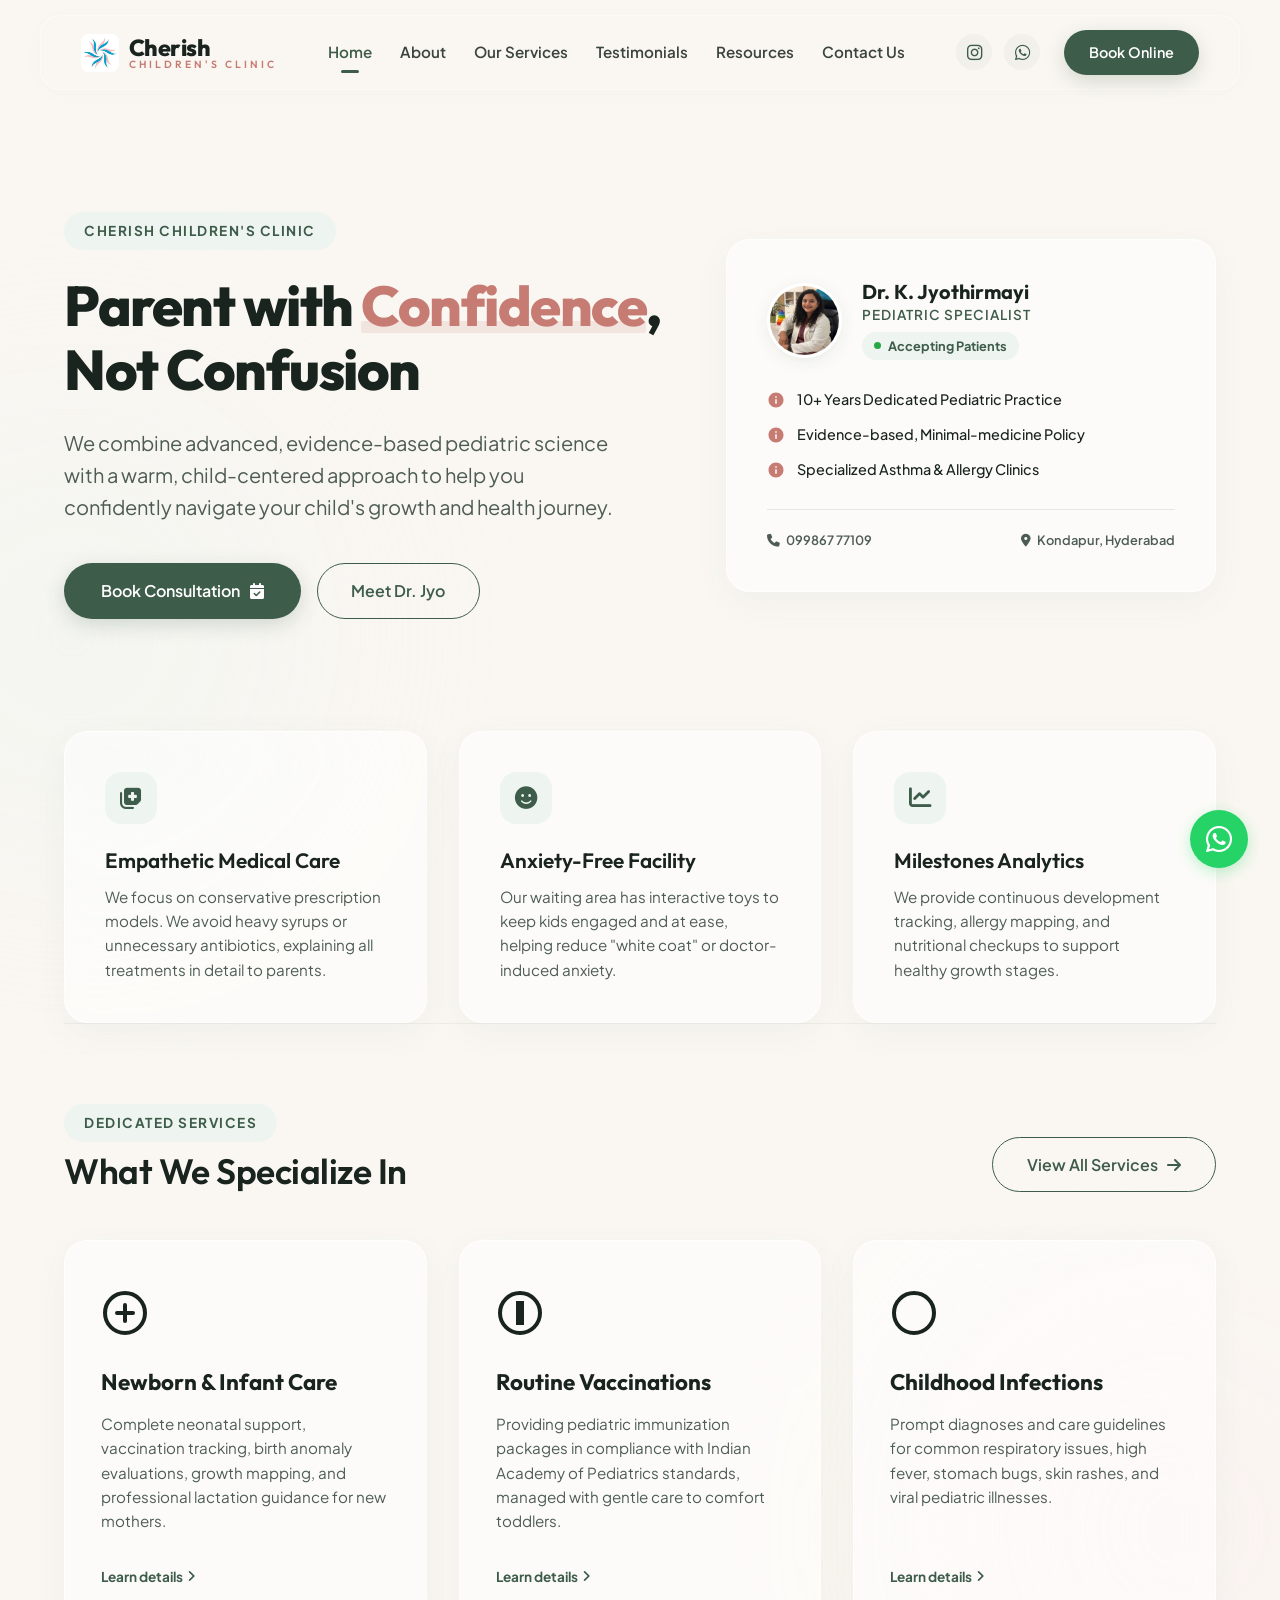
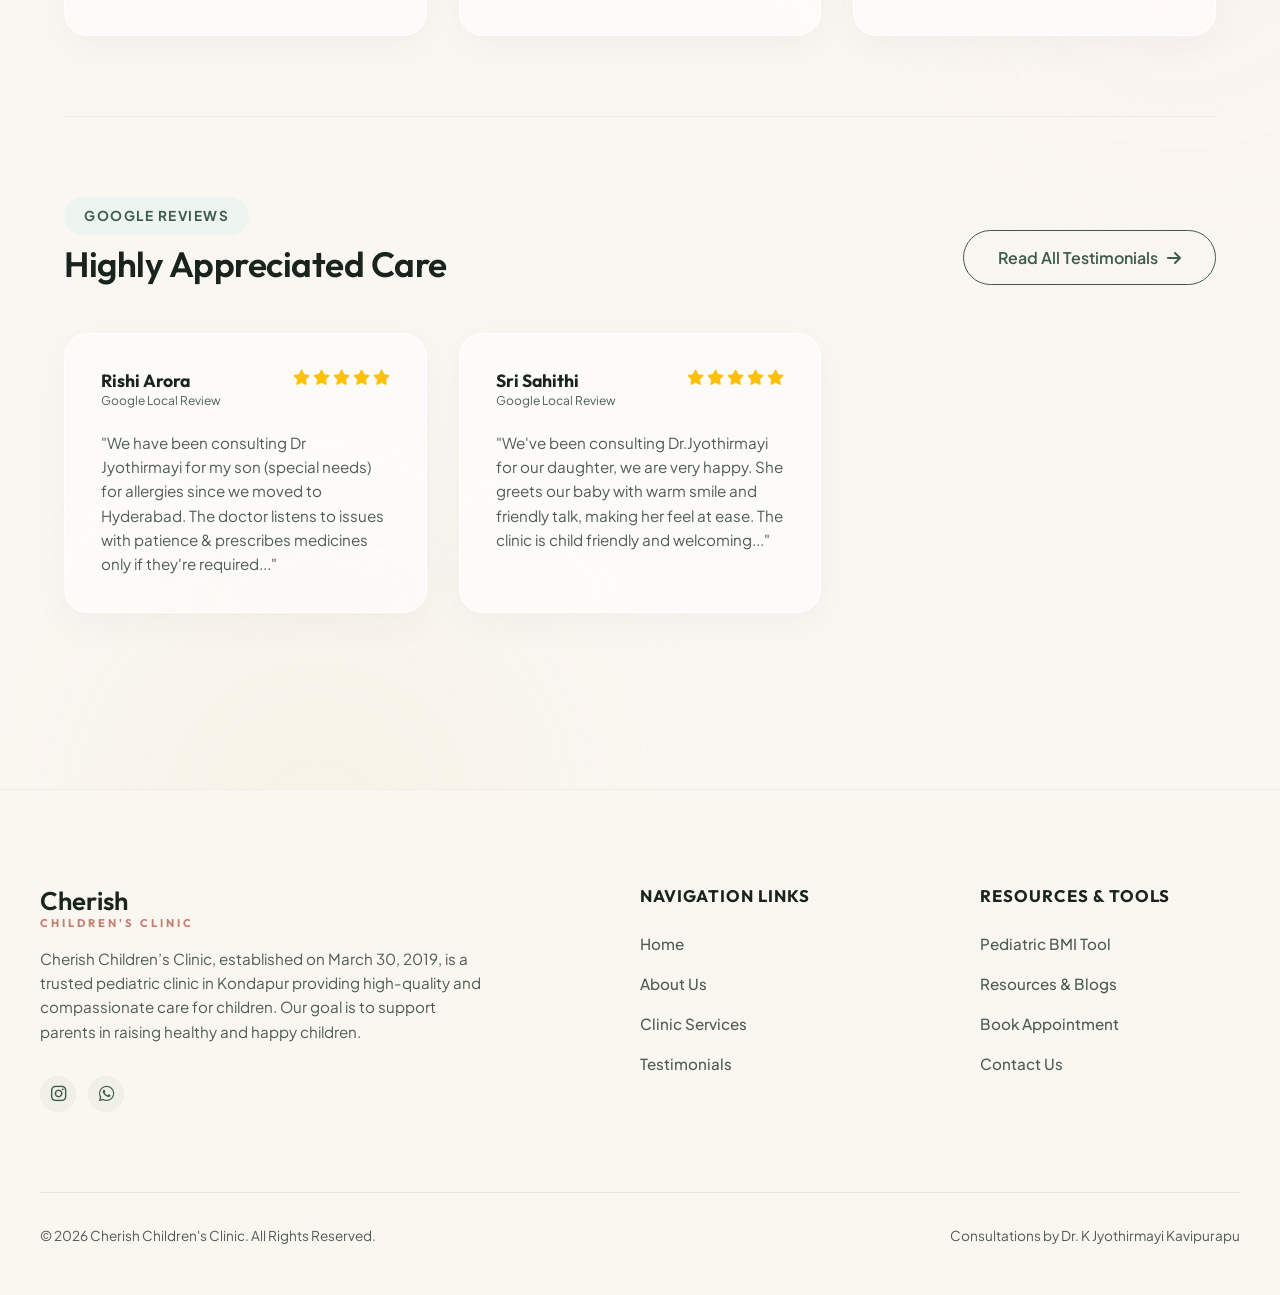
==== commit d73c5418: "mobile changes" ====
--- a/index.html
+++ b/index.html
@@ -48,14 +48,8 @@
       <a href="services.html" class="nav-link">Our Services</a>
       <a href="testimonials.html" class="nav-link">Testimonials</a>
       
-      <!-- Resources Dropdown -->
-      <div class="dropdown">
-        <a href="resources.html" class="nav-link">Resources <i class="fa-solid fa-chevron-down" style="font-size: 0.75rem;"></i></a>
-        <div class="dropdown-menu">
-          <a href="bmi-calculator.html" class="dropdown-item">BMI Calculator</a>
-          <a href="milestones-blog.html" class="dropdown-item">Developmental Blog</a>
-        </div>
-      </div>
+      <!-- Resources Link -->
+      <a href="resources.html" class="nav-link">Resources</a>
       
       <a href="contact.html" class="nav-link">Contact Us</a>
     </nav>
@@ -86,13 +80,7 @@
       <li><a href="about.html" class="mobile-nav-link">About</a></li>
       <li><a href="services.html" class="mobile-nav-link">Our Services</a></li>
       <li><a href="testimonials.html" class="mobile-nav-link">Testimonials</a></li>
-      <li>
-        <span class="mobile-nav-link" style="font-weight: 600; color: var(--text-primary);">Resources</span>
-        <ul class="mobile-resources-sublinks">
-          <li><a href="bmi-calculator.html">BMI Calculator</a></li>
-          <li><a href="milestones-blog.html">Developmental Blog</a></li>
-        </ul>
-      </li>
+      <li><a href="resources.html" class="mobile-nav-link">Resources</a></li>
       <li><a href="contact.html" class="mobile-nav-link">Contact Us</a></li>
       <li style="margin-top: 1.5rem;"><a href="booking.html" class="btn-primary">Book Appointment</a></li>
     </ul>
@@ -291,8 +279,8 @@
       <div class="footer-column">
         <h4>Resources & Tools</h4>
         <ul class="footer-links-list">
-          <li><a href="bmi-calculator.html">Pediatric BMI Calculator</a></li>
-          <li><a href="milestones-blog.html">Milestones Checkpoints</a></li>
+          <li><a href="bmi-calculator.html">Pediatric BMI Tool</a></li>
+          <li><a href="resources.html">Resources &amp; Blogs</a></li>
           <li><a href="booking.html">Book Appointment</a></li>
           <li><a href="contact.html">Contact Us</a></li>
         </ul>
--- a/index.css
+++ b/index.css
@@ -919,14 +919,19 @@
 .slider-featured-testimonials {
   position: relative;
   max-width: 900px;
-  margin: 0 auto 5rem auto;
+  margin: 0 auto 3rem auto;
+}
+
+.slider-track-wrapper {
   overflow: hidden;
+  border-radius: 28px;
 }
 
 .featured-slider-track {
   display: flex;
   transition: transform 0.6s cubic-bezier(0.16, 1, 0.3, 1);
 }
+
 
 .featured-slide {
   flex: 0 0 100%;
@@ -979,6 +984,61 @@
   font-style: italic;
   max-width: 750px;
   margin: 0 auto;
+}
+
+/* Slider controls (arrows + dots) */
+.slider-controls {
+  display: flex;
+  align-items: center;
+  justify-content: center;
+  gap: 1.25rem;
+  margin-top: 2rem;
+}
+
+.slider-btn {
+  width: 46px;
+  height: 46px;
+  border-radius: 50%;
+  background: rgba(255,255,255,0.85);
+  border: 1.5px solid var(--border-color);
+  color: var(--sage-green);
+  display: flex;
+  align-items: center;
+  justify-content: center;
+  font-size: 0.95rem;
+  box-shadow: 0 4px 16px rgba(62,92,74,0.08);
+  backdrop-filter: blur(8px);
+  transition: var(--transition-quick);
+  flex-shrink: 0;
+}
+
+.slider-btn:hover {
+  background: var(--sage-green);
+  color: #fff;
+  border-color: var(--sage-green);
+  transform: scale(1.08);
+  box-shadow: 0 6px 20px rgba(62,92,74,0.2);
+}
+
+.slider-dots {
+  display: flex;
+  gap: 0.5rem;
+  align-items: center;
+}
+
+.slider-dot {
+  width: 8px;
+  height: 8px;
+  border-radius: 50%;
+  background: rgba(62,92,74,0.2);
+  transition: var(--transition-quick);
+  padding: 0;
+}
+
+.slider-dot.active {
+  background: var(--sage-green);
+  width: 24px;
+  border-radius: 4px;
 }
 
 /* Masonry reviews list */
@@ -2163,11 +2223,38 @@
   }
   
   .hero-text h1 {
-    font-size: 2.75rem;
+    font-size: 2.4rem;
+    line-height: 1.15;
+  }
+  
+  .hero-text > p {
+    font-size: 1rem;
+    max-width: 480px;
+  }
+  
+  .hero-tag {
+    font-size: 0.7rem;
   }
   
   .hero-actions {
     justify-content: center;
+    flex-wrap: wrap;
+    gap: 0.75rem;
+  }
+  
+  .hero-actions .btn-primary,
+  .hero-actions .btn-outline {
+    padding: 0.8rem 1.75rem;
+    font-size: 0.95rem;
+  }
+  
+  .hero-badge-card {
+    padding: 2rem 1.5rem !important;
+  }
+  
+  .badge-doctor-img {
+    width: 56px !important;
+    height: 56px !important;
   }
   
   .about-media-column {
@@ -2241,7 +2328,7 @@
 
 @media (max-width: 480px) {
   .services-masonry, .reviews-grid-masonry {
-    grid-template-columns: repeat(2, 1fr); /* Explicitly force 2 columns on mobile */
+    grid-template-columns: repeat(2, 1fr);
     gap: 0.5rem;
   }
   
@@ -2262,13 +2349,43 @@
   }
   
   .hero-text h1 {
-    font-size: 2.4rem;
+    font-size: 2.1rem;
+    letter-spacing: -0.5px;
+  }
+  
+  .hero-split {
+    padding: 1.5rem 0 3rem 0;
+    gap: 2rem;
+  }
+  
+  .hero-badge-card {
+    gap: 1.25rem !important;
+  }
+  
+  .badge-bullets-list li {
+    font-size: 0.85rem;
+  }
+  
+  .hero-contact-strip {
+    flex-wrap: wrap;
+    gap: 0.5rem;
   }
   
   .wizard-date-rack-card {
     flex: 0 0 calc(50% - 0.5rem);
   }
-}
+  
+  .page-header h2 {
+    font-size: 1.9rem;
+  }
+  
+  .slider-btn {
+    width: 38px;
+    height: 38px;
+    font-size: 0.8rem;
+  }
+}
+
 
 /* Resources Index & Loading Bar styling */
 .resource-index-grid {
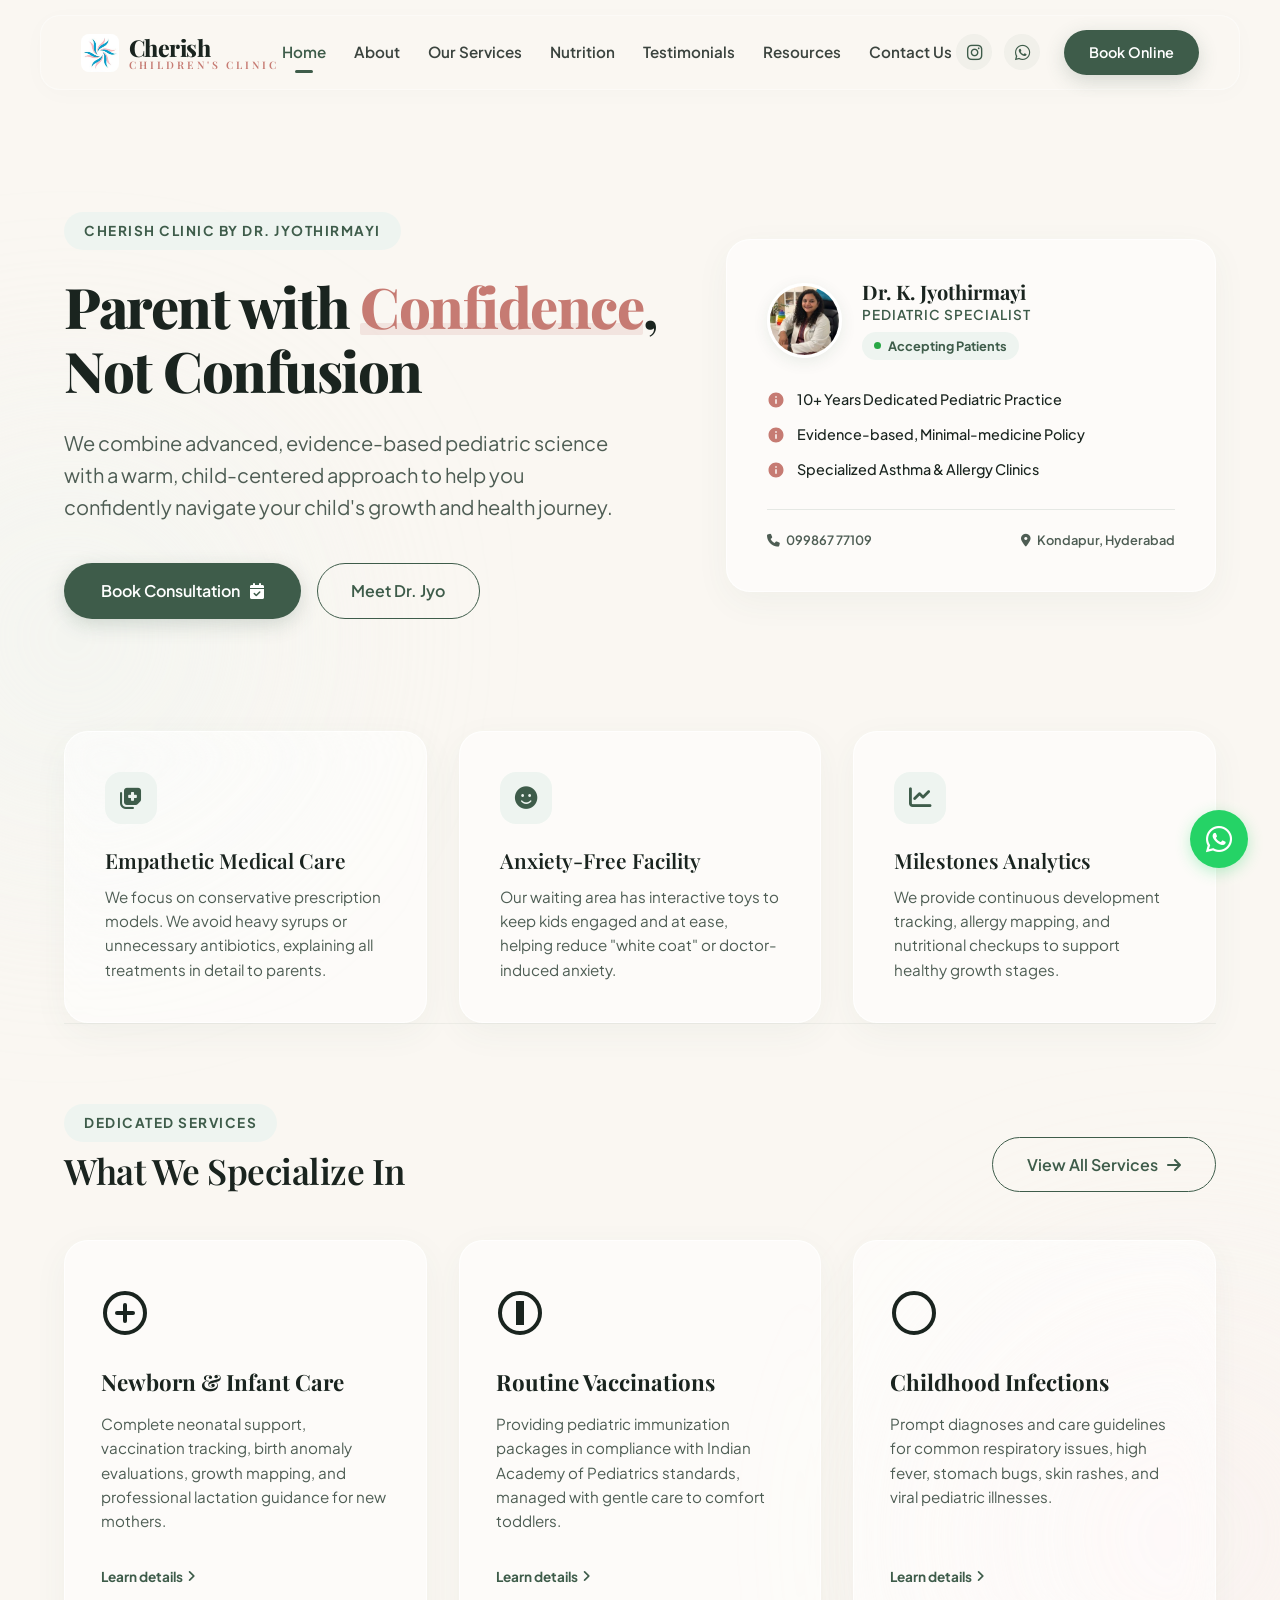
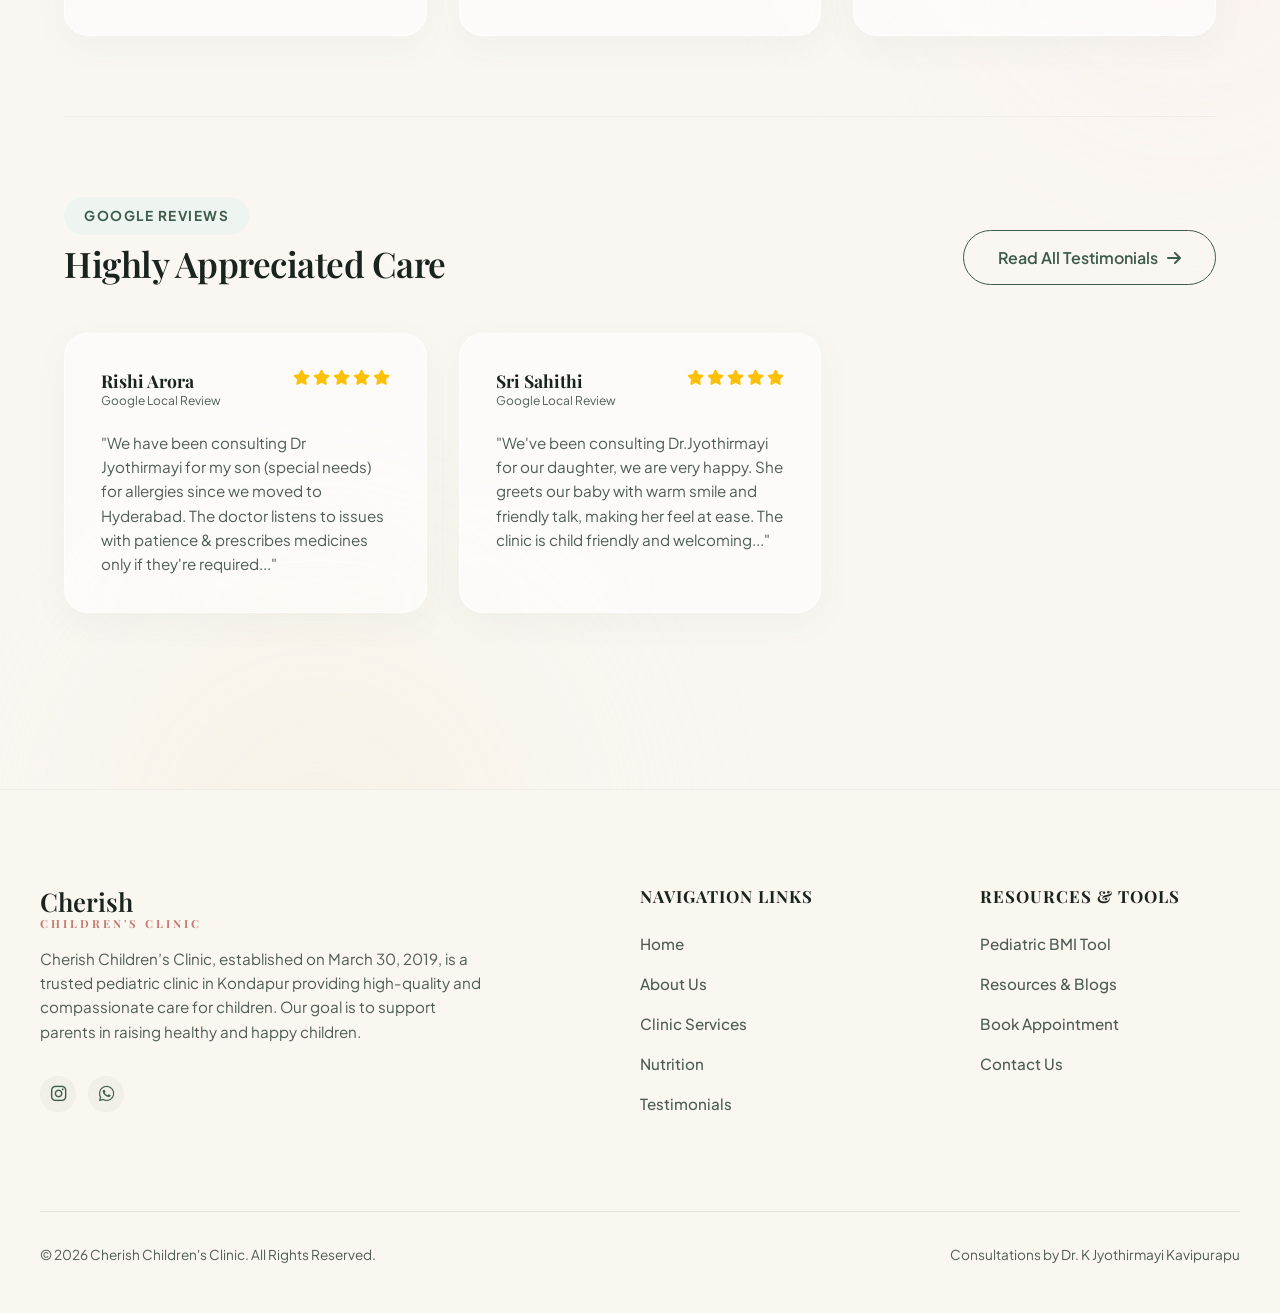
==== commit 3ae392b4: "itnl filter" ====
--- a/index.html
+++ b/index.html
@@ -46,6 +46,7 @@
       <a href="index.html" class="nav-link active">Home</a>
       <a href="about.html" class="nav-link">About</a>
       <a href="services.html" class="nav-link">Our Services</a>
+      <a href="nutrition.html" class="nav-link">Nutrition</a>
       <a href="testimonials.html" class="nav-link">Testimonials</a>
       
       <!-- Resources Link -->
@@ -79,6 +80,7 @@
       <li><a href="index.html" class="mobile-nav-link">Home</a></li>
       <li><a href="about.html" class="mobile-nav-link">About</a></li>
       <li><a href="services.html" class="mobile-nav-link">Our Services</a></li>
+      <li><a href="nutrition.html" class="mobile-nav-link">Nutrition</a></li>
       <li><a href="testimonials.html" class="mobile-nav-link">Testimonials</a></li>
       <li><a href="resources.html" class="mobile-nav-link">Resources</a></li>
       <li><a href="contact.html" class="mobile-nav-link">Contact Us</a></li>
@@ -93,7 +95,7 @@
       <!-- Hero Split Section -->
       <div class="hero-split">
         <div class="hero-text">
-          <span class="hero-tag">Cherish Children's Clinic</span>
+          <span class="hero-tag">Cherish Clinic by Dr. Jyothirmayi</span>
           <h1>Parent with <span class="highlight-rose">Confidence</span>,<br>Not Confusion</h1>
           <p>We combine advanced, evidence-based pediatric science with a warm, child-centered approach to help you confidently navigate your child's growth and health journey.</p>
           <div class="hero-actions">
@@ -272,6 +274,7 @@
           <li><a href="index.html">Home</a></li>
           <li><a href="about.html">About Us</a></li>
           <li><a href="services.html">Clinic Services</a></li>
+          <li><a href="nutrition.html">Nutrition</a></li>
           <li><a href="testimonials.html">Testimonials</a></li>
         </ul>
       </div>
--- a/index.css
+++ b/index.css
@@ -1,5 +1,5 @@
 /* index.css - Cherish Children's Clinic Design System & Styles */
-@import url('https://fonts.googleapis.com/css2?family=Outfit:wght@300;400;500;600;700;800&family=Plus+Jakarta+Sans:wght@300;400;500;600;700;800&display=swap');
+@import url('https://fonts.googleapis.com/css2?family=Playfair+Display:ital,wght@0,400..900;1,400..900&family=Plus+Jakarta+Sans:wght@300;400;500;600;700;800&display=swap');
 
 :root {
   /* Earth-Toned Luxury Palette */
@@ -28,7 +28,7 @@
   --transition-smooth: all 0.5s cubic-bezier(0.16, 1, 0.3, 1);
   --transition-quick: all 0.25s ease;
   
-  --font-heading: 'Outfit', sans-serif;
+  --font-heading: 'Playfair Display', serif;
   --font-body: 'Plus Jakarta Sans', sans-serif;
 }
 
@@ -2675,3 +2675,118 @@
   transform: translateX(-4px);
   box-shadow: 0 6px 15px rgba(62, 92, 74, 0.15);
 }
+
+/* Timezone Modal Overlay */
+.timezone-modal-overlay {
+  position: fixed;
+  top: 0; left: 0; right: 0; bottom: 0;
+  background-color: rgba(26, 36, 31, 0.45);
+  backdrop-filter: blur(15px);
+  -webkit-backdrop-filter: blur(15px);
+  z-index: 10000;
+  display: flex;
+  align-items: center;
+  justify-content: center;
+  opacity: 0;
+  visibility: hidden;
+  transition: all 0.4s ease;
+}
+
+.timezone-modal-overlay.open {
+  opacity: 1;
+  visibility: visible;
+}
+
+.timezone-modal-card {
+  width: 90%;
+  max-width: 500px;
+  padding: 3rem;
+  text-align: center;
+  transform: scale(0.9);
+  transition: all 0.4s cubic-bezier(0.175, 0.885, 0.32, 1.275);
+}
+
+.timezone-modal-overlay.open .timezone-modal-card {
+  transform: scale(1);
+}
+
+.timezone-modal-header .modal-icon {
+  font-size: 3rem;
+  color: var(--sage-green);
+  margin-bottom: 1.5rem;
+}
+
+.timezone-modal-header h3 {
+  font-size: 1.8rem;
+  margin-bottom: 0.75rem;
+}
+
+.timezone-modal-header p {
+  font-size: 0.95rem;
+  line-height: 1.6;
+  margin-bottom: 2rem;
+  color: var(--text-secondary);
+}
+
+.modal-dropdown-select {
+  width: 100%;
+  padding: 1rem 1.5rem;
+  border-radius: 12px;
+  border: 1px solid var(--border-color);
+  background: var(--glass-bg);
+  color: var(--text-primary);
+  font-family: var(--font-body);
+  font-size: 1rem;
+  font-weight: 500;
+  outline: none;
+  cursor: pointer;
+  appearance: none;
+  background-image: url("data:image/svg+xml,%3Csvg xmlns='http://www.w3.org/2000/svg' viewBox='0 0 24 24' width='24' height='24'%3E%3Cpath fill='%233e5c4a' d='M7 10l5 5 5-5H7z'/%3E%3C/svg%3E");
+  background-repeat: no-repeat;
+  background-position: right 15px center;
+  background-size: 20px;
+}
+
+.timezone-modal-footer {
+  margin-top: 2.5rem;
+}
+
+.timezone-modal-footer button {
+  width: 100%;
+  justify-content: center;
+}
+
+/* Resources Page Beautification & Search Enhancements */
+#resource-search-input:focus {
+  outline: none;
+  border-color: var(--sage-green) !important;
+  box-shadow: 0 0 0 4px rgba(62, 92, 74, 0.1) !important;
+  background: #ffffff !important;
+}
+
+.resource-badge-pill {
+  font-size: 0.72rem;
+  font-weight: 700;
+  padding: 0.4rem 0.9rem;
+  border-radius: 20px;
+  text-transform: uppercase;
+  letter-spacing: 0.5px;
+  display: inline-block;
+}
+
+.badge-sage {
+  background: var(--bg-sage-light);
+  color: var(--sage-green);
+}
+
+.badge-rose {
+  background: var(--bg-rose-light);
+  color: var(--terracotta-rose);
+}
+
+.resource-card-link {
+  transition: opacity 0.3s cubic-bezier(0.16, 1, 0.3, 1), transform 0.3s cubic-bezier(0.16, 1, 0.3, 1), box-shadow 0.4s ease, border-color 0.4s ease !important;
+  opacity: 1;
+  transform: scale(1);
+}
+
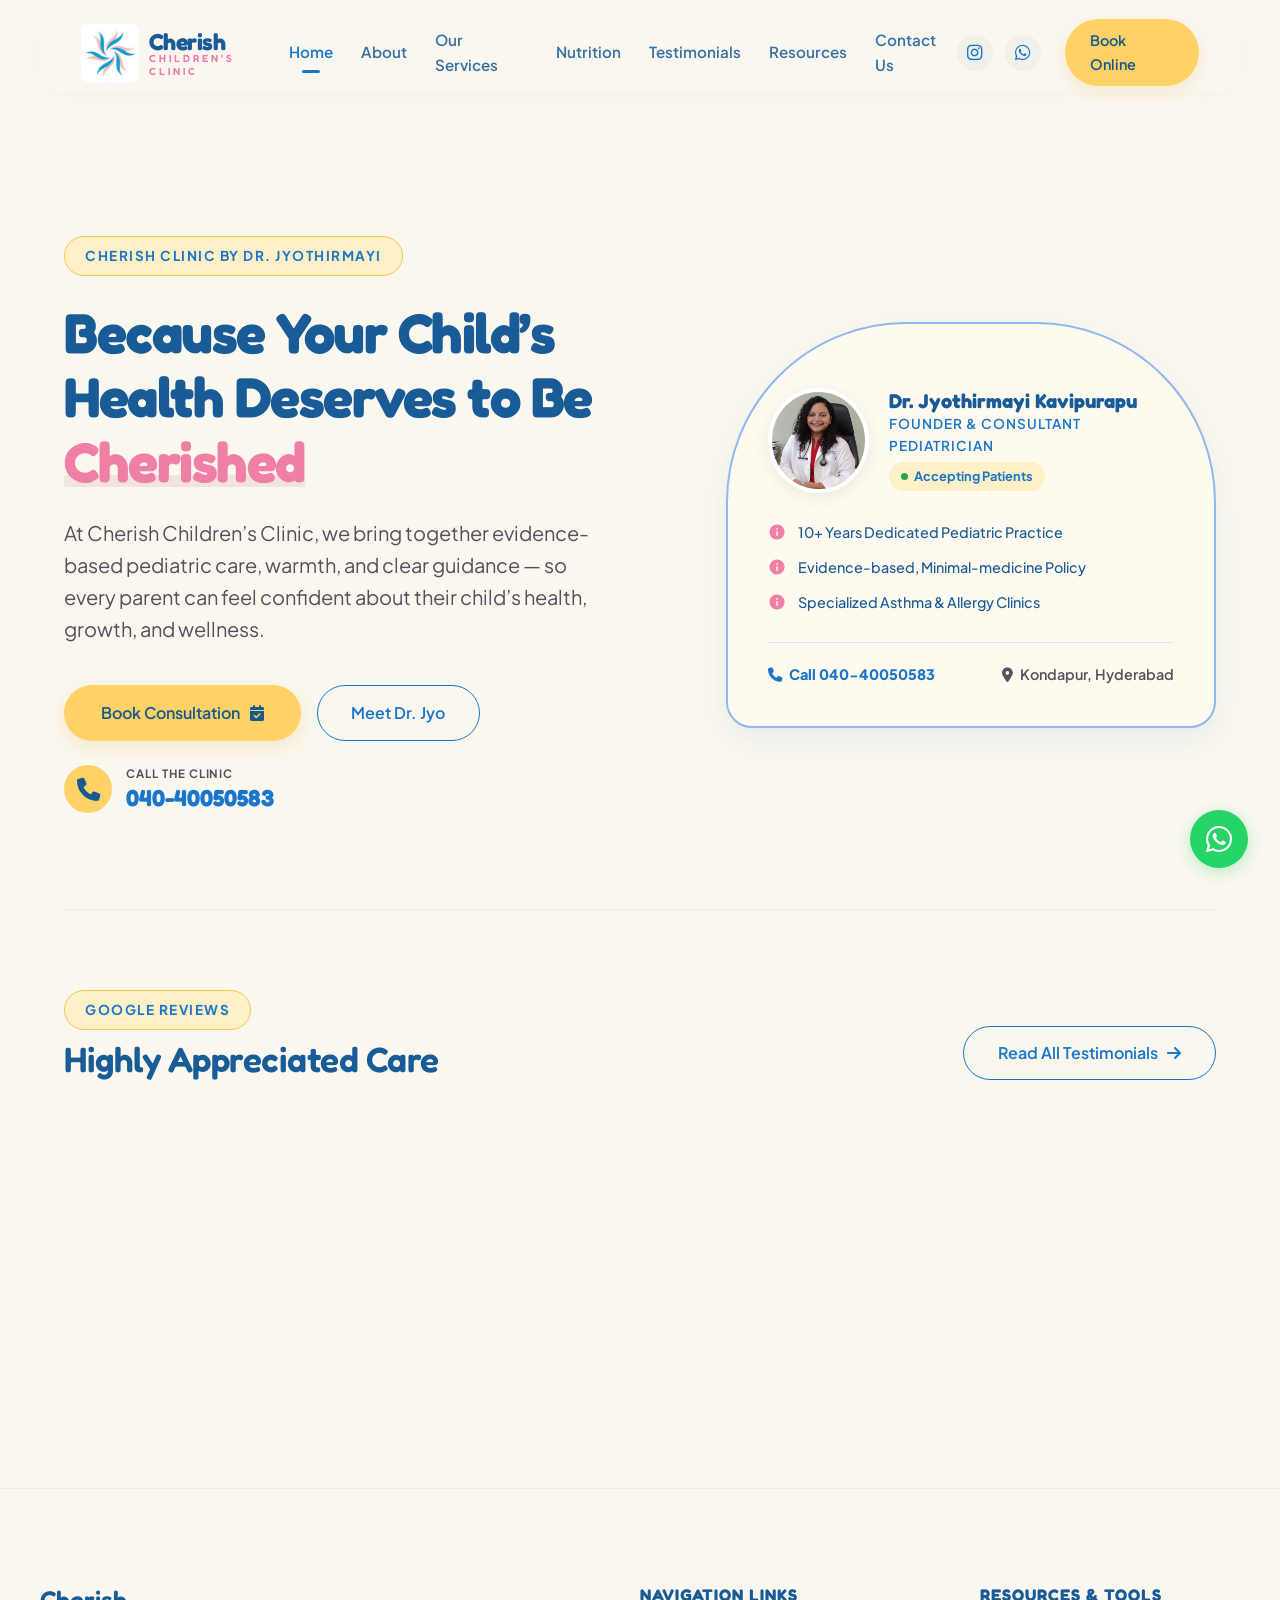
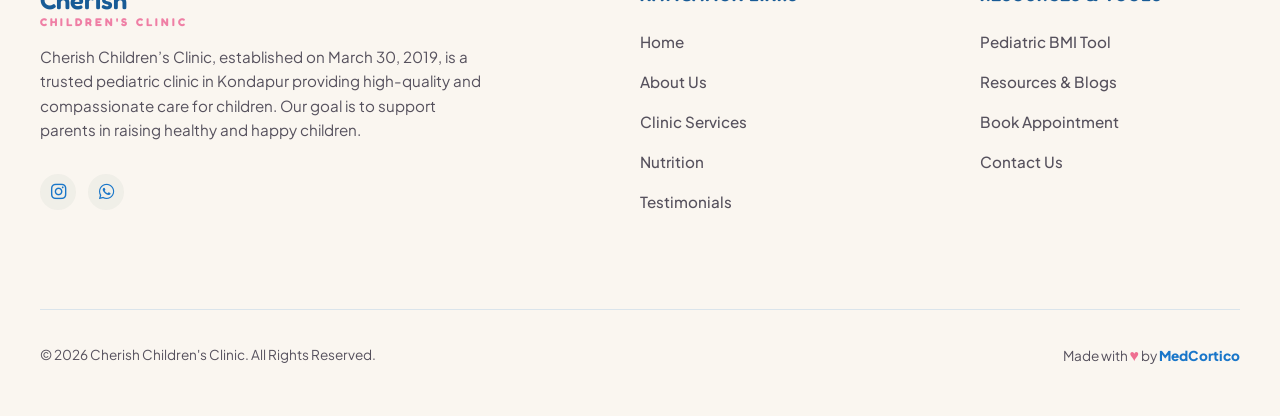
==== commit f4ba9ed3: "theme update" ====
--- a/index.html
+++ b/index.html
@@ -96,21 +96,22 @@
       <div class="hero-split">
         <div class="hero-text">
           <span class="hero-tag">Cherish Clinic by Dr. Jyothirmayi</span>
-          <h1>Parent with <span class="highlight-rose">Confidence</span>,<br>Not Confusion</h1>
-          <p>We combine advanced, evidence-based pediatric science with a warm, child-centered approach to help you confidently navigate your child's growth and health journey.</p>
+          <h1>Because Your Child’s Health Deserves to Be <span class="highlight-rose">Cherished</span></h1>
+          <p>At Cherish Children’s Clinic, we bring together evidence-based pediatric care, warmth, and clear guidance — so every parent can feel confident about their child’s health, growth, and wellness.</p>
           <div class="hero-actions">
             <a href="booking.html" class="btn-primary">Book Consultation <i class="fa-solid fa-calendar-check"></i></a>
             <a href="about.html" class="btn-outline">Meet Dr. Jyo</a>
           </div>
+          <a href="tel:04040050583" class="hero-phone"><i class="fa-solid fa-phone"></i><span><small>Call the clinic</small>040-40050583</span></a>
         </div>
         
         <!-- Right side Fancy Doctor Badge -->
         <div class="hero-badge-card glass-card">
           <div class="badge-doctor-row">
-            <img src="photos/dr_jyothirmayi.jpg" alt="Dr. Jyothirmayi Kavipurapu" class="badge-doctor-img">
+            <img src="photos/dr jyothir mayi latest photo.jpeg" alt="Dr. Jyothirmayi Kavipurapu" class="badge-doctor-img">
             <div class="badge-doctor-info">
-              <h3>Dr. K. Jyothirmayi</h3>
-              <p>Pediatric Specialist</p>
+              <h3>Dr. Jyothirmayi Kavipurapu</h3>
+              <p>Founder & Consultant Pediatrician</p>
               <div class="status-dot-indicator">
                 <span class="dot"></span> Accepting Patients
               </div>
@@ -133,79 +134,8 @@
           </ul>
           
           <div class="hero-contact-strip">
-            <span class="strip-item"><i class="fa-solid fa-phone" style="margin-right: 4px;"></i> 099867 77109</span>
+            <a class="strip-item" href="tel:04040050583"><i class="fa-solid fa-phone" style="margin-right: 4px;"></i> Call 040-40050583</a>
             <span class="strip-item"><i class="fa-solid fa-location-dot" style="margin-right: 4px;"></i> Kondapur, Hyderabad</span>
-          </div>
-        </div>
-      </div>
-
-      <!-- Highlights Section -->
-      <div class="highlights-container">
-        <!-- Card 1 -->
-        <div class="highlight-card glass-card">
-          <div class="highlight-icon-box">
-            <i class="fa-solid fa-notes-medical" style="font-size: 1.4rem;"></i>
-          </div>
-          <h3>Empathetic Medical Care</h3>
-          <p>We focus on conservative prescription models. We avoid heavy syrups or unnecessary antibiotics, explaining all treatments in detail to parents.</p>
-        </div>
-        <!-- Card 2 -->
-        <div class="highlight-card glass-card">
-          <div class="highlight-icon-box">
-            <i class="fa-solid fa-face-smile" style="font-size: 1.4rem;"></i>
-          </div>
-          <h3>Anxiety-Free Facility</h3>
-          <p>Our waiting area has interactive toys to keep kids engaged and at ease, helping reduce "white coat" or doctor-induced anxiety.</p>
-        </div>
-        <!-- Card 3 -->
-        <div class="highlight-card glass-card">
-          <div class="highlight-icon-box">
-            <i class="fa-solid fa-chart-line" style="font-size: 1.4rem;"></i>
-          </div>
-          <h3>Milestones Analytics</h3>
-          <p>We provide continuous development tracking, allergy mapping, and nutritional checkups to support healthy growth stages.</p>
-        </div>
-      </div>
-
-      <!-- Services Teaser Section -->
-      <div class="home-section-teaser">
-        <div class="teaser-row">
-          <div>
-            <span class="hero-tag" style="margin-bottom: 0.5rem;">Dedicated Services</span>
-            <h2>What We Specialize In</h2>
-          </div>
-          <a href="services.html" class="btn-outline">View All Services <i class="fa-solid fa-arrow-right"></i></a>
-        </div>
-        
-        <div class="services-masonry">
-          <!-- Teaser service 1 -->
-          <div class="service-card-premium glass-card">
-            <svg class="service-icon-svg" viewBox="0 0 24 24">
-              <path d="M12 22C17.5228 22 22 17.5228 22 12C22 6.47715 17.5228 2 12 2C6.47715 2 2 6.47715 2 12C2 17.5228 6.47715 22 12 22Z" fill="none" stroke="currentColor" stroke-width="2"/>
-              <path d="M12 8V16" stroke="currentColor" stroke-width="2" stroke-linecap="round"/>
-              <path d="M8 12H16" stroke="currentColor" stroke-width="2" stroke-linecap="round"/>
-            </svg>
-            <h3>Newborn & Infant Care</h3>
-            <p class="service-desc">Complete neonatal support, vaccination tracking, birth anomaly evaluations, growth mapping, and professional lactation guidance for new mothers.</p>
-            <a href="services.html" style="font-size: 0.85rem; font-weight: 700; color: var(--sage-green); display: flex; align-items: center; gap: 4px;">Learn details <i class="fa-solid fa-angle-right"></i></a>
-          </div>
-          <!-- Teaser service 2 -->
-          <div class="service-card-premium glass-card">
-            <svg class="service-icon-svg" viewBox="0 0 24 24">
-              <path d="M12 2C6.48 2 2 6.48 2 12s4.48 10 10 10 10-4.48 10-10S17.52 2 12 2zm1 15h-2v-6h2v6zm0-8h-2V7h2v2z" fill="none" stroke="currentColor" stroke-width="2"/>
-            </svg>
-            <h3>Routine Vaccinations</h3>
-            <p class="service-desc">Providing pediatric immunization packages in compliance with Indian Academy of Pediatrics standards, managed with gentle care to comfort toddlers.</p>
-            <a href="services.html" style="font-size: 0.85rem; font-weight: 700; color: var(--sage-green); display: flex; align-items: center; gap: 4px;">Learn details <i class="fa-solid fa-angle-right"></i></a>
-          </div>
-          <!-- Teaser service 3 -->
-          <div class="service-card-premium glass-card">
-            <svg class="service-icon-svg" viewBox="0 0 24 24">
-              <path d="M12 22C17.5228 22 22 17.5228 22 12C22 6.47715 17.5228 2 12 2C6.47715 2 2 6.47715 2 12C2 17.5228 6.47715 22 12 22Z" fill="none" stroke="currentColor" stroke-width="2"/>
-            </svg>
-            <h3>Childhood Infections</h3>
-            <p class="service-desc">Prompt diagnoses and care guidelines for common respiratory issues, high fever, stomach bugs, skin rashes, and viral pediatric illnesses.</p>
-            <a href="services.html" style="font-size: 0.85rem; font-weight: 700; color: var(--sage-green); display: flex; align-items: center; gap: 4px;">Learn details <i class="fa-solid fa-angle-right"></i></a>
           </div>
         </div>
       </div>
@@ -292,7 +222,7 @@
 
     <div class="footer-bottom-bar">
       <p>&copy; 2026 Cherish Children's Clinic. All Rights Reserved.</p>
-      <p>Consultations by Dr. K Jyothirmayi Kavipurapu</p>
+      <p>Made with <span class="footer-love" aria-label="love">♥</span> by <a href="https://medcortico.com" target="_blank" rel="noopener noreferrer">MedCortico</a></p>
     </div>
   </footer>
 
--- a/index.css
+++ b/index.css
@@ -1,34 +1,34 @@
 /* index.css - Cherish Children's Clinic Design System & Styles */
-@import url('https://fonts.googleapis.com/css2?family=Playfair+Display:ital,wght@0,400..900;1,400..900&family=Plus+Jakarta+Sans:wght@300;400;500;600;700;800&display=swap');
+@import url('https://fonts.googleapis.com/css2?family=Fredoka:wght@500;600;700&family=Plus+Jakarta+Sans:wght@300;400;500;600;700;800&display=swap');
 
 :root {
-  /* Earth-Toned Luxury Palette */
-  --bg-primary: #faf7f2;        /* Warm Oat/Cream main background */
-  --bg-secondary: #f4edd9;      /* Deeper warm sand */
-  --bg-sage-light: #eef4f0;     /* Soft Light Mint */
-  --bg-rose-light: #fbf1f0;     /* Soft Terracotta Blush */
-  
-  --sage-green: #3e5c4a;        /* Rich Forest Sage Green */
-  --sage-green-hover: #2e4436;
-  --sage-green-glow: rgba(62, 92, 74, 0.08);
-  
-  --terracotta-rose: #c67b73;    /* Warm Terracotta Rose */
-  --terracotta-rose-hover: #b46860;
-  --terracotta-rose-glow: rgba(198, 123, 115, 0.08);
-  
-  --text-primary: #1a241f;      /* Deep Forest Charcoal */
-  --text-secondary: #4e5d54;    /* Muted Sage Slate */
-  
-  --border-color: rgba(62, 92, 74, 0.12);
-  --glass-bg: rgba(255, 255, 255, 0.55);
-  --glass-border: rgba(255, 255, 255, 0.75);
-  --glass-shadow: 0 10px 35px 0 rgba(62, 92, 74, 0.05);
-  --glass-shadow-hover: 0 20px 50px 0 rgba(62, 92, 74, 0.1);
+  /* Warm, child-first palette inspired by the clinic reference */
+  --bg-primary: #faf7ef;
+  --bg-secondary: #fff2d2;
+  --bg-sage-light: #fff0c7;
+  --bg-rose-light: #ffe8df;
+  
+  --sage-green: #1976c9;
+  --sage-green-hover: #0e5fa8;
+  --sage-green-glow: rgba(25, 118, 201, 0.1);
+  
+  --terracotta-rose: #ef7fa5;
+  --terracotta-rose-hover: #dd648f;
+  --terracotta-rose-glow: rgba(239, 127, 165, 0.12);
+  
+  --text-primary: #185b96;
+  --text-secondary: #56515d;
+  
+  --border-color: rgba(25, 118, 201, 0.14);
+  --glass-bg: #fffdf8;
+  --glass-border: rgba(25, 118, 201, 0.12);
+  --glass-shadow: 0 12px 30px rgba(28, 91, 145, 0.07);
+  --glass-shadow-hover: 0 18px 38px rgba(28, 91, 145, 0.12);
   
   --transition-smooth: all 0.5s cubic-bezier(0.16, 1, 0.3, 1);
   --transition-quick: all 0.25s ease;
   
-  --font-heading: 'Playfair Display', serif;
+  --font-heading: 'Fredoka', sans-serif;
   --font-body: 'Plus Jakarta Sans', sans-serif;
 }
 
@@ -59,6 +59,7 @@
   flex-direction: column;
   opacity: 0;
   animation: pageFadeIn 0.8s cubic-bezier(0.16, 1, 0.3, 1) forwards;
+  background-image: none;
 }
 
 @keyframes pageFadeIn {
@@ -98,7 +99,7 @@
   filter: blur(120px);
   -webkit-filter: blur(120px);
   z-index: -1;
-  opacity: 0.55;
+  display: none;
   pointer-events: none;
   animation: floatBlob 24s infinite alternate ease-in-out;
 }
@@ -204,8 +205,8 @@
 
 /* Buttons (Modern magnetic style indicators) */
 .btn-primary {
-  background-color: var(--sage-green);
-  color: #fff;
+  background-color: #ffd166;
+  color: #15598f;
   padding: 0.9rem 2.25rem;
   font-size: 1rem;
   font-weight: 600;
@@ -213,12 +214,13 @@
   display: inline-flex;
   align-items: center;
   gap: 0.6rem;
-  box-shadow: 0 6px 20px rgba(62, 92, 74, 0.2);
+  box-shadow: 0 6px 18px rgba(222, 173, 48, 0.2);
   border: 1px solid transparent;
 }
 
 .btn-primary:hover {
-  background-color: var(--sage-green-hover);
+  background-color: #ffc845;
+  color: #15598f;
   transform: translateY(-2px);
   box-shadow: 0 8px 25px rgba(62, 92, 74, 0.3);
 }
@@ -314,8 +316,8 @@
 }
 
 header .logo-container .logo-img {
-  width: 38px;
-  height: 38px;
+  width: 58px;
+  height: 58px;
   object-fit: contain;
   border-radius: 8px;
 }
@@ -487,8 +489,10 @@
   grid-template-columns: 1.1fr 0.9fr;
   gap: 4rem;
   align-items: center;
-  padding: 3rem 0 5rem 0;
-}
+  padding: 4.5rem 0 6rem 0;
+  position: relative;
+}
+
 
 .hero-tag {
   background-color: var(--bg-sage-light);
@@ -501,6 +505,7 @@
   border-radius: 30px;
   margin-bottom: 1.5rem;
   display: inline-block;
+  border: 1px solid #f3c552;
 }
 
 .hero-text h1 {
@@ -509,6 +514,7 @@
   line-height: 1.15;
   margin-bottom: 1.5rem;
   letter-spacing: -1.5px;
+  max-width: 660px;
 }
 
 .hero-text h1 span.highlight-rose {
@@ -541,12 +547,41 @@
   gap: 1rem;
 }
 
+.hero-phone {
+  display: inline-flex;
+  align-items: center;
+  gap: .9rem;
+  margin-top: 1.5rem;
+  color: var(--sage-green);
+  font-family: var(--font-heading);
+  font-size: 1.45rem;
+  font-weight: 700;
+}
+
+.hero-phone > i {
+  width: 48px;
+  height: 48px;
+  display: grid;
+  place-items: center;
+  border-radius: 50%;
+  color: #15598f;
+  background: #ffd166;
+}
+
+.hero-phone span { display: flex; flex-direction: column; line-height: 1.1; }
+.hero-phone small { font-family: var(--font-body); font-size: .72rem; font-weight: 700; text-transform: uppercase; letter-spacing: .08em; color: var(--text-secondary); margin-bottom: .25rem; }
+.hero-phone:hover { transform: translateY(-2px); }
+
 /* Home hero card right side */
 .hero-badge-card {
   padding: 2.5rem;
   display: flex;
   flex-direction: column;
   gap: 1.75rem;
+  border: 2px solid #91b7ef;
+  border-radius: 180px 180px 26px 26px;
+  background: #fffaf0;
+  padding-top: 4rem;
 }
 
 .badge-doctor-row {
@@ -556,11 +591,12 @@
 }
 
 .badge-doctor-img {
-  width: 75px;
-  height: 75px;
+  width: 105px;
+  height: 105px;
   border-radius: 50%;
   object-fit: cover;
-  border: 3px solid #fff;
+  border: 4px solid #fff;
+  object-position: center 18%;
   box-shadow: 0 4px 15px rgba(62,92,74,0.1);
 }
 
@@ -629,14 +665,16 @@
 }
 
 .strip-item {
-  font-size: 0.8rem;
+  font-size: 0.9rem;
   font-weight: 600;
   color: var(--text-secondary);
 }
 
+.hero-contact-strip .strip-item:first-child { color: var(--sage-green); font-weight: 800; }
+
 /* Home Section Previews styling */
 .home-section-teaser {
-  padding: 5rem 0;
+  padding: 5rem 0 2rem;
   border-top: 1px solid rgba(62,92,74,0.06);
 }
 
@@ -663,7 +701,14 @@
 .highlight-card {
   padding: 2.5rem;
   text-align: left;
-}
+  border-bottom: 5px solid var(--terracotta-rose);
+}
+
+.highlight-card:nth-child(even) { border-bottom-color: var(--sage-green); }
+.highlight-card:hover { transform: translateY(-6px); }
+
+.home-section-teaser .reviews-grid-masonry { grid-template-columns: repeat(2, 1fr); }
+.home-section-teaser .review-item-card { border: 1.5px solid #91b7ef; background: #fffaf0; }
 
 .highlight-icon-box {
   width: 52px;
@@ -830,7 +875,10 @@
   display: flex;
   flex-direction: column;
   height: 100%;
-}
+  border-top: 5px solid rgba(13, 163, 210, .55);
+}
+
+.service-card-premium:nth-child(even) { border-top-color: rgba(240, 83, 89, .55); }
 
 .service-icon-svg {
   width: 48px;
@@ -2068,6 +2116,14 @@
 .footer-bottom-bar p {
   font-size: 0.85rem;
 }
+
+.footer-bottom-bar a {
+  color: var(--sage-green);
+  font-weight: 800;
+}
+
+.footer-bottom-bar a:hover { text-decoration: underline; }
+.footer-love { color: #ef6f91; font-size: 1rem; }
 
 /* ==========================================
    FLOATING WHATSAPP & MOBILE MENU OVERLAYS
@@ -2789,4 +2845,3 @@
   opacity: 1;
   transform: scale(1);
 }
-
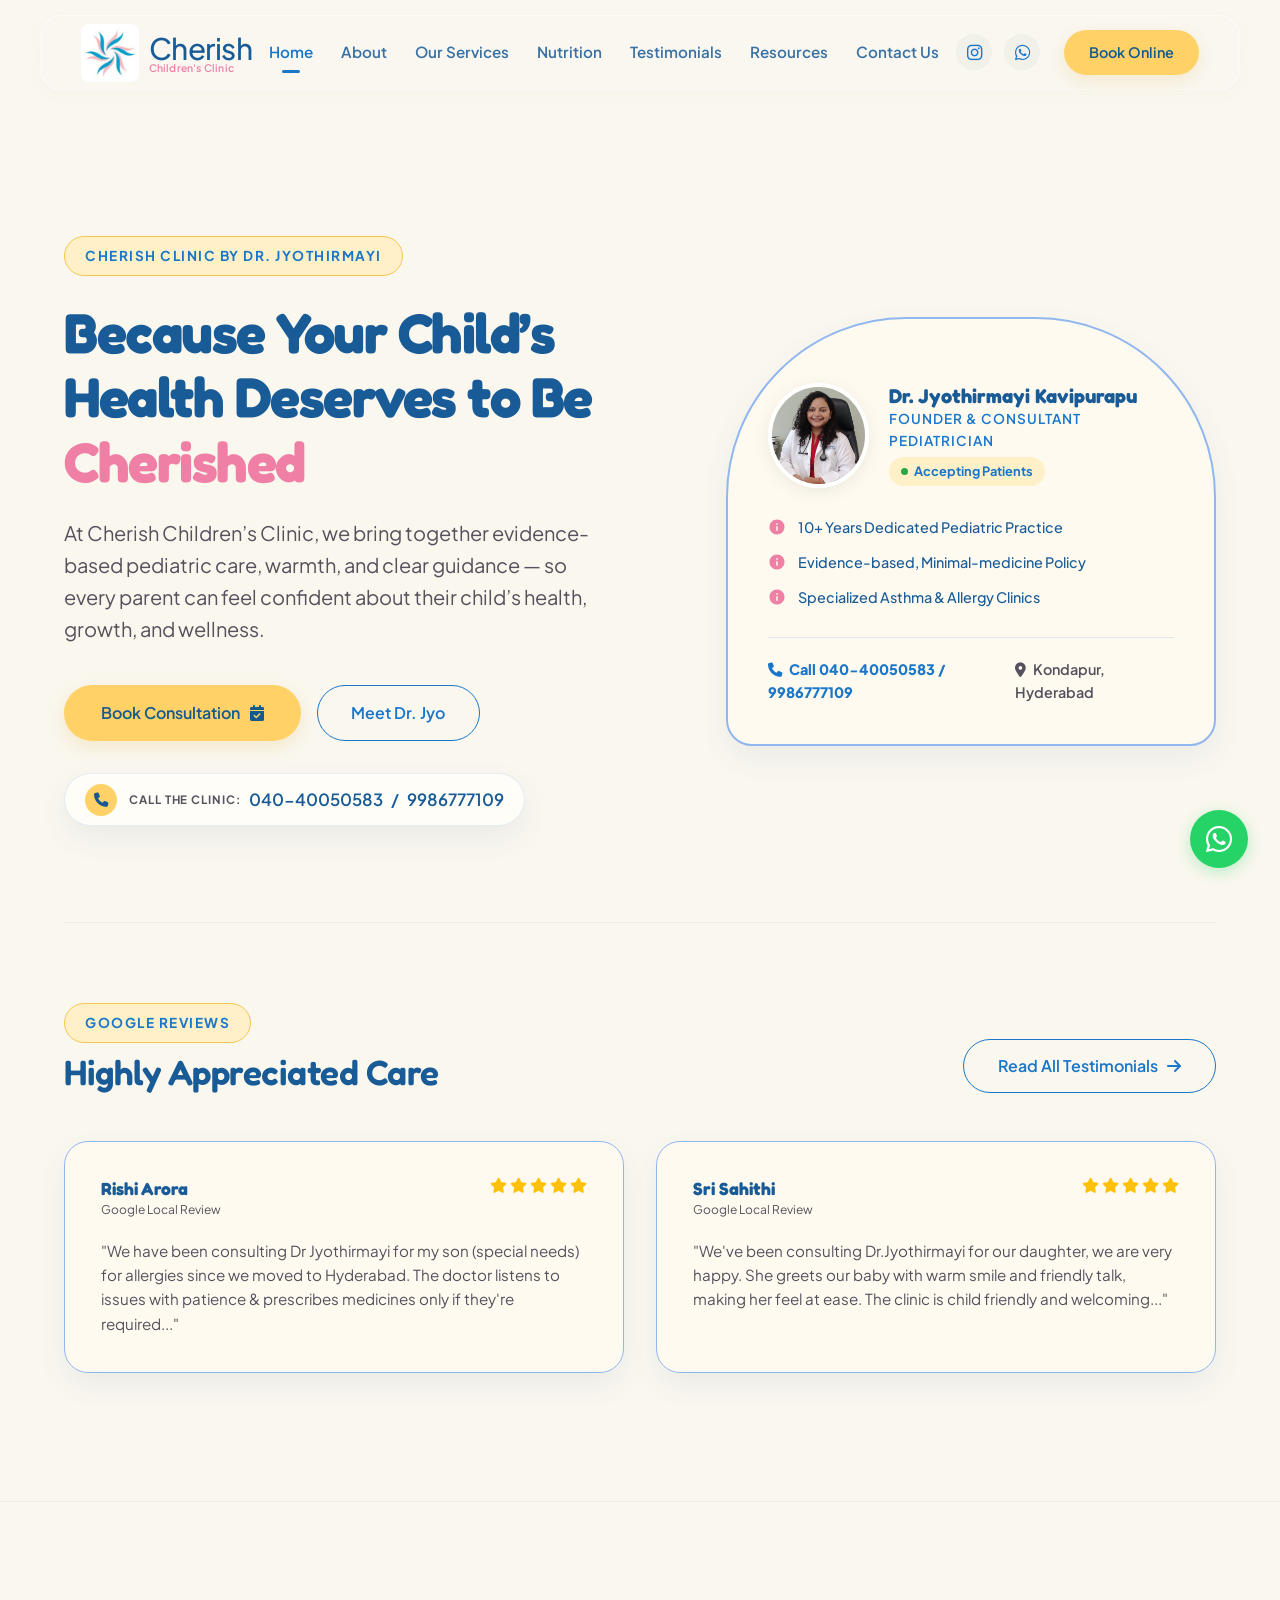
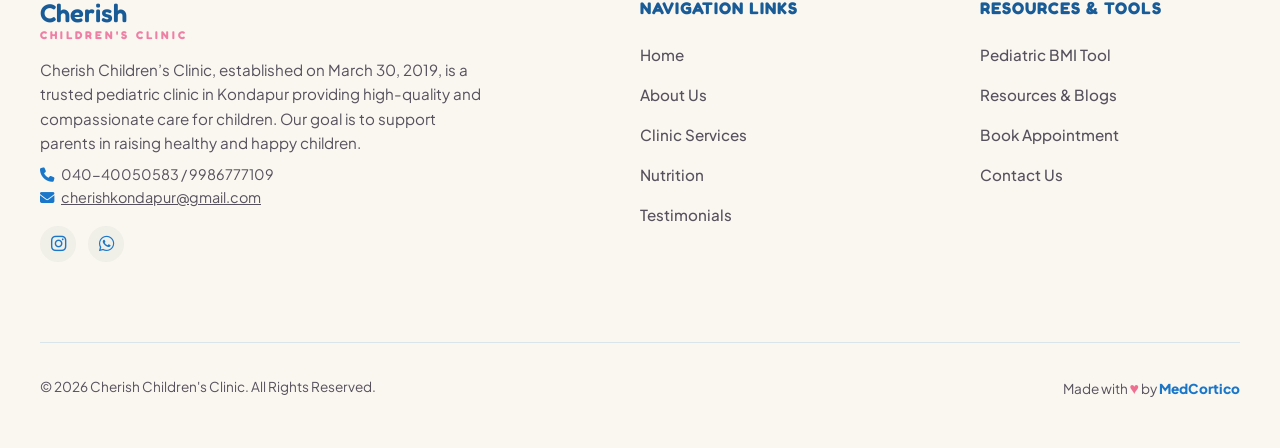
==== commit 0de679eb: "minor changes" ====
--- a/index.html
+++ b/index.html
@@ -102,7 +102,7 @@
             <a href="booking.html" class="btn-primary">Book Consultation <i class="fa-solid fa-calendar-check"></i></a>
             <a href="about.html" class="btn-outline">Meet Dr. Jyo</a>
           </div>
-          <a href="tel:04040050583" class="hero-phone"><i class="fa-solid fa-phone"></i><span><small>Call the clinic</small>040-40050583</span></a>
+          <div class="hero-phone"><i class="fa-solid fa-phone"></i><span><small>Call the clinic:</small> <a href="tel:04040050583" style="color: inherit;">040-40050583</a> / <a href="tel:9986777109" style="color: inherit;">9986777109</a></span></div>
         </div>
         
         <!-- Right side Fancy Doctor Badge -->
@@ -134,7 +134,7 @@
           </ul>
           
           <div class="hero-contact-strip">
-            <a class="strip-item" href="tel:04040050583"><i class="fa-solid fa-phone" style="margin-right: 4px;"></i> Call 040-40050583</a>
+            <span class="strip-item"><i class="fa-solid fa-phone" style="margin-right: 4px;"></i> Call <a href="tel:04040050583" style="color: inherit;">040-40050583</a> / <a href="tel:9986777109" style="color: inherit;">9986777109</a></span>
             <span class="strip-item"><i class="fa-solid fa-location-dot" style="margin-right: 4px;"></i> Kondapur, Hyderabad</span>
           </div>
         </div>
@@ -191,7 +191,11 @@
           Cherish
           <span class="clinic-sub">Children's Clinic</span>
         </h2>
-        <p>Cherish Children’s Clinic, established on March 30, 2019, is a trusted pediatric clinic in Kondapur providing high-quality and compassionate care for children. Our goal is to support parents in raising healthy and happy children.</p>
+        <p style="margin-bottom: 0.5rem;">Cherish Children’s Clinic, established on March 30, 2019, is a trusted pediatric clinic in Kondapur providing high-quality and compassionate care for children. Our goal is to support parents in raising healthy and happy children.</p>
+        <p style="font-size: 0.9rem; margin-bottom: 1rem; color: var(--text-secondary);">
+          <i class="fa-solid fa-phone" style="margin-right: 5px; color: var(--sage-green);"></i> <a href="tel:04040050583" style="color: inherit;">040-40050583</a> / <a href="tel:9986777109" style="color: inherit;">9986777109</a><br>
+          <i class="fa-solid fa-envelope" style="margin-right: 5px; color: var(--sage-green);"></i> <a href="mailto:cherishkondapur@gmail.com" style="color: inherit; text-decoration: underline;">cherishkondapur@gmail.com</a>
+        </p>
         <div class="social-icons" style="margin-top: 1rem;">
           <a href="https://www.instagram.com/doc_mom_jyo/?hl=en" target="_blank" class="social-icon instagram" aria-label="Instagram"><i class="fab fa-instagram"></i></a>
           <a href="https://wa.me/919986777109" target="_blank" class="social-icon whatsapp" aria-label="WhatsApp"><i class="fab fa-whatsapp"></i></a>
--- a/index.css
+++ b/index.css
@@ -1,5 +1,5 @@
 /* index.css - Cherish Children's Clinic Design System & Styles */
-@import url('https://fonts.googleapis.com/css2?family=Fredoka:wght@500;600;700&family=Plus+Jakarta+Sans:wght@300;400;500;600;700;800&display=swap');
+@import url('https://fonts.googleapis.com/css2?family=Fredoka:wght@500;600;700&family=Nunito:wght@600;700&family=Plus+Jakarta+Sans:wght@300;400;500;600;700;800&family=Dancing+Script:wght@700&family=Great+Vibes&family=Parisienne&family=Playball&display=swap');
 
 :root {
   /* Warm, child-first palette inspired by the clinic reference */
@@ -30,6 +30,9 @@
   
   --font-heading: 'Fredoka', sans-serif;
   --font-body: 'Plus Jakarta Sans', sans-serif;
+  
+  /* Feminine curly logo font options: 'Dancing Script', 'Great Vibes', 'Parisienne', 'Playball' */
+  --font-logo: var(--font-body);
 }
 
 /* Base resets & animations */
@@ -188,15 +191,7 @@
 }
 
 .page-header h2 span.highlight-rose::after {
-  content: '';
-  position: absolute;
-  bottom: 5px;
-  left: 0;
-  width: 100%;
-  height: 6px;
-  background-color: rgba(198, 123, 115, 0.18);
-  border-radius: 2px;
-  z-index: -1;
+  display: none;
 }
 
 .page-header p {
@@ -323,18 +318,21 @@
 }
 
 header .logo-container h1 {
-  font-size: 1.45rem;
-  font-weight: 800;
+  font-family: var(--font-logo);
+  font-size: 1.85rem;
+  font-weight: 500;
   letter-spacing: -0.5px;
+  line-height: 1.1;
   display: flex;
   flex-direction: column;
 }
 
 header .logo-container h1 span.clinic-sub {
+  font-family: var(--font-body);
   font-size: 0.65rem;
   font-weight: 600;
-  text-transform: uppercase;
-  letter-spacing: 3px;
+  text-transform: none;
+  letter-spacing: 0.2px;
   color: var(--terracotta-rose);
   margin-top: -3px;
 }
@@ -524,15 +522,7 @@
 }
 
 .hero-text h1 span.highlight-rose::after {
-  content: '';
-  position: absolute;
-  bottom: 8px;
-  left: 0;
-  width: 100%;
-  height: 12px;
-  background-color: rgba(198, 123, 115, 0.15);
-  z-index: -1;
-  border-radius: 2px;
+  display: none;
 }
 
 .hero-text p {
@@ -550,27 +540,38 @@
 .hero-phone {
   display: inline-flex;
   align-items: center;
-  gap: .9rem;
-  margin-top: 1.5rem;
-  color: var(--sage-green);
-  font-family: var(--font-heading);
-  font-size: 1.45rem;
-  font-weight: 700;
+  gap: 0.75rem;
+  margin-top: 2rem;
+  color: var(--text-primary);
+  background: var(--glass-bg);
+  border: 1px solid var(--glass-border);
+  box-shadow: var(--glass-shadow);
+  padding: 0.6rem 1.25rem;
+  border-radius: 50px;
+  font-family: var(--font-body);
+  font-size: 1.05rem;
+  font-weight: 600;
+  transition: var(--transition-quick);
 }
 
 .hero-phone > i {
-  width: 48px;
-  height: 48px;
+  width: 32px;
+  height: 32px;
   display: grid;
   place-items: center;
   border-radius: 50%;
   color: #15598f;
   background: #ffd166;
-}
-
-.hero-phone span { display: flex; flex-direction: column; line-height: 1.1; }
-.hero-phone small { font-family: var(--font-body); font-size: .72rem; font-weight: 700; text-transform: uppercase; letter-spacing: .08em; color: var(--text-secondary); margin-bottom: .25rem; }
-.hero-phone:hover { transform: translateY(-2px); }
+  font-size: 0.9rem;
+}
+
+.hero-phone span { display: flex; flex-direction: row; align-items: center; gap: 0.5rem; line-height: 1.1; }
+.hero-phone small { font-family: var(--font-body); font-size: .72rem; font-weight: 700; text-transform: uppercase; letter-spacing: .08em; color: var(--text-secondary); margin-bottom: 0; }
+.hero-phone:hover {
+  transform: translateY(-2px);
+  box-shadow: var(--glass-shadow-hover);
+  border-color: rgba(255, 255, 255, 0.95);
+}
 
 /* Home hero card right side */
 .hero-badge-card {
@@ -2296,6 +2297,12 @@
     justify-content: center;
     flex-wrap: wrap;
     gap: 0.75rem;
+  }
+
+  .hero-phone {
+    margin: 2rem auto 0 auto;
+    display: inline-flex;
+    justify-content: center;
   }
   
   .hero-actions .btn-primary,
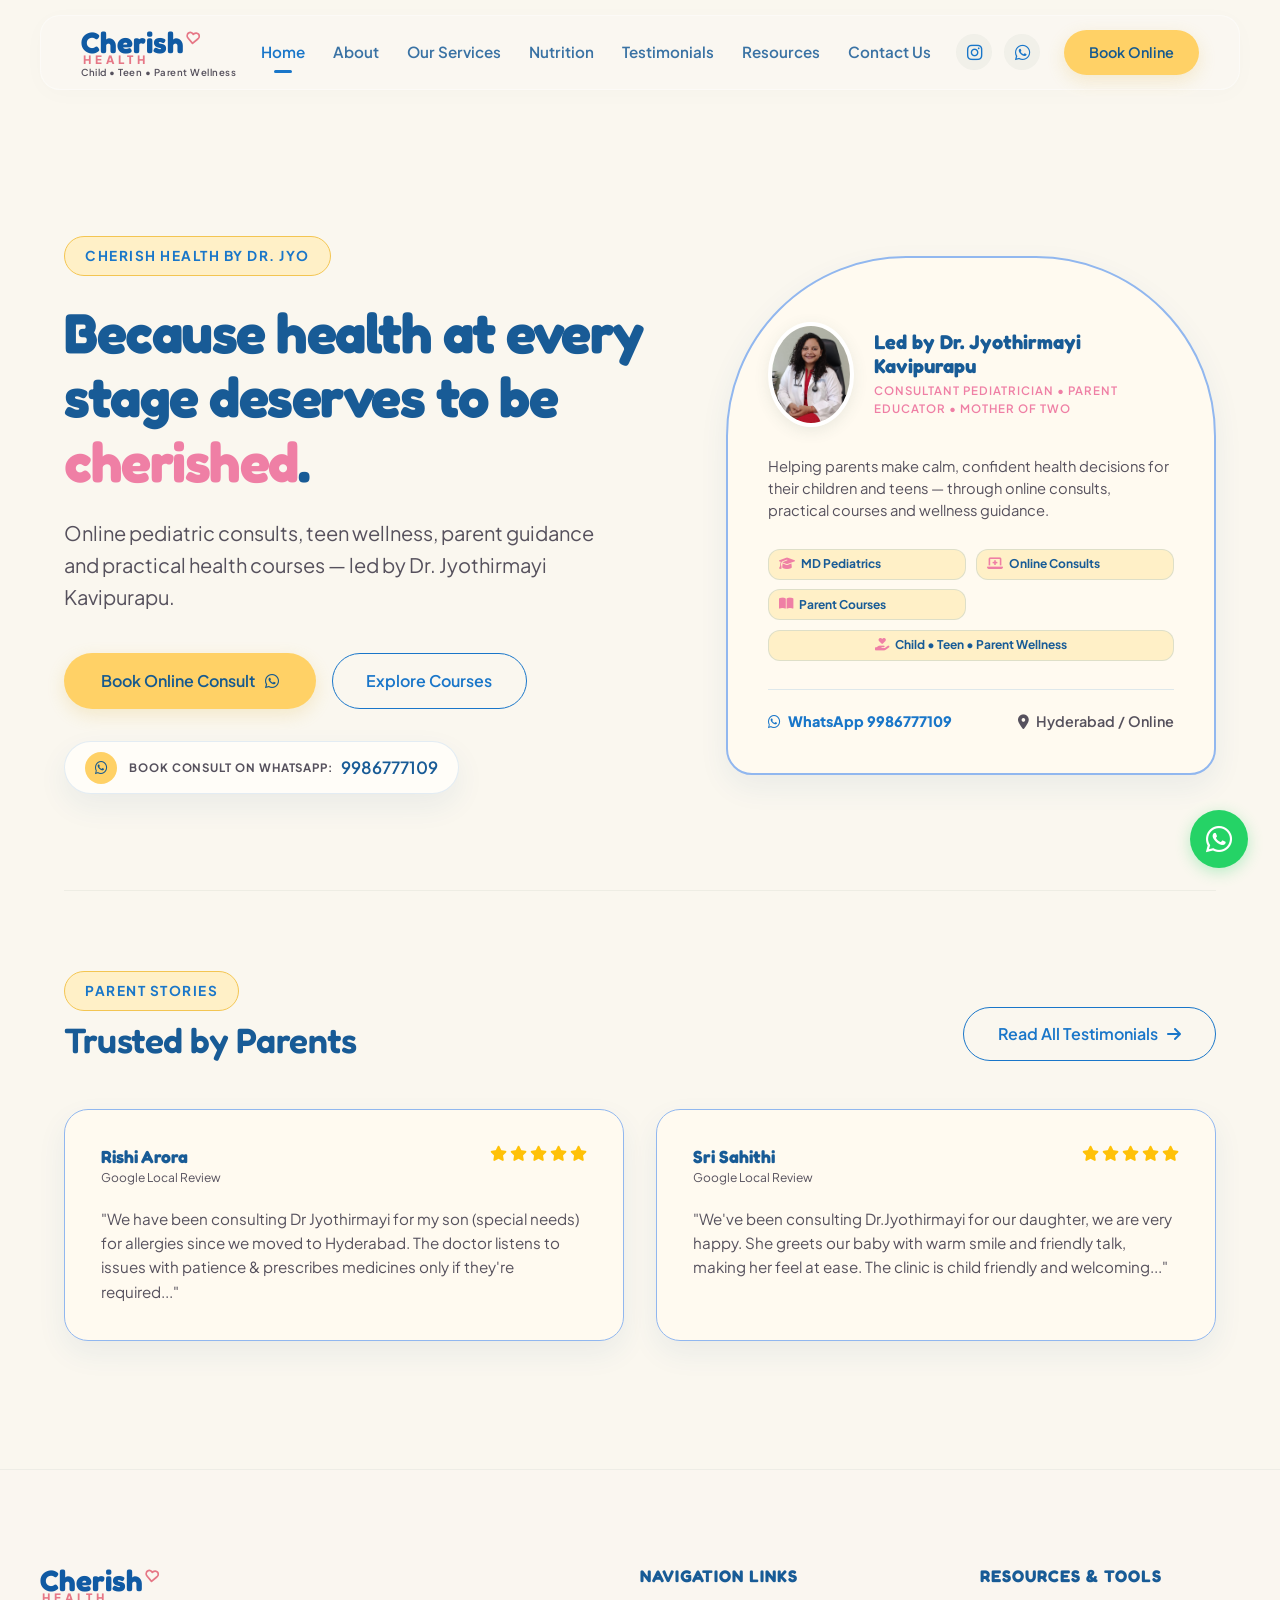
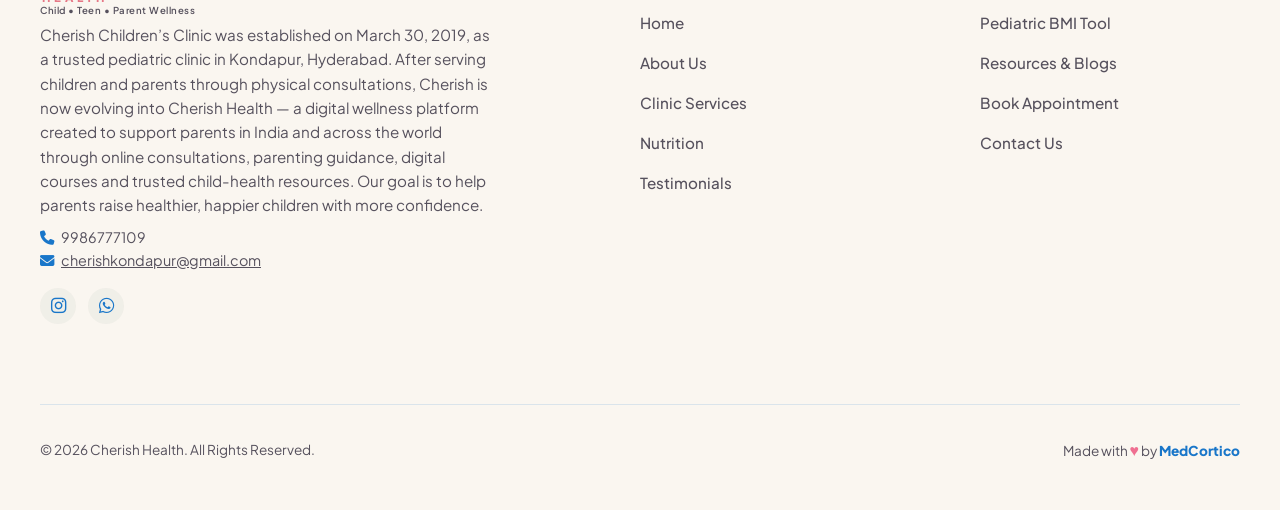
==== commit 0035015a: "cherish health" ====
--- a/index.html
+++ b/index.html
@@ -3,10 +3,10 @@
 <head>
   <meta charset="UTF-8">
   <meta name="viewport" content="width=device-width, initial-scale=1.0">
-  <title>Cherish Children's Clinic - Dr. K Jyothirmayi Kavipurapu</title>
-  <meta name="description" content="Cherish Children's Clinic is a trusted pediatric clinic in Kondapur run by Dr. K Jyothirmayi Kavipurapu. Offering newborn care, vaccinations, fever treatment, and allergy care.">
-  <meta name="keywords" content="pediatrician kondapur, cherish children clinic, cherish clinic hyderabad, dr jyothirmayi pediatrician, children specialist kondapur, child vaccination hyderabad">
-  <meta name="author" content="Dr. K Jyothirmayi">
+  <title>Cherish Health - Child • Teen • Parent Wellness | Dr. Jyothirmayi Kavipurapu</title>
+  <meta name="description" content="Cherish Health is a digital wellness platform by Dr. Jyothirmayi Kavipurapu supporting parents worldwide with online consults, parenting courses, and child health resources.">
+  <meta name="keywords" content="cherish health, pediatric online consult, teen wellness, parent guidance, child wellness, dr jyothirmayi, parenting courses, child vaccination hyderabad">
+  <meta name="author" content="Dr. Jyothirmayi Kavipurapu">
   
   <!-- FontAwesome Icons CDN -->
   <link rel="stylesheet" href="https://cdnjs.cloudflare.com/ajax/libs/font-awesome/6.4.0/css/all.min.css">
@@ -25,7 +25,7 @@
   <div class="bg-blob bg-blob-3"></div>
 
   <!-- Floating WhatsApp Widget -->
-  <a href="https://wa.me/919986777109?text=Hello%20Cherish%20Children's%20Clinic,%20I'd%20like%20to%20inquire%20about%20booking%20an%20appointment." 
+  <a href="https://wa.me/919986777109?text=Hello%20Cherish%20Health,%20I'd%20like%20to%20book%20an%20online%20consultation." 
      target="_blank" 
      class="whatsapp-widget" 
      aria-label="Chat with us on WhatsApp">
@@ -35,11 +35,13 @@
   <!-- Header Navigation -->
   <header id="main-header">
     <div class="logo-container">
-      <img src="photos/logo.jpg" alt="Cherish Clinic Logo" class="logo-img">
-      <h1>
-        Cherish
-        <span class="clinic-sub">Children's Clinic</span>
-      </h1>
+      <a href="index.html" class="logo-brand-link">
+        <div class="logo-brand">
+          <span class="logo-cherish">Cherish<svg class="logo-heart" viewBox="0 0 24 24" fill="none" stroke="currentColor" stroke-width="3" stroke-linecap="round" stroke-linejoin="round"><path d="M20.84 4.61a5.5 5.5 0 0 0-7.78 0L12 5.67l-1.06-1.06a5.5 5.5 0 0 0-7.78 7.78l1.06 1.06L12 21.23l7.78-7.78 1.06-1.06a5.5 5.5 0 0 0 0-7.78z"></path></svg></span>
+          <span class="logo-health">HEALTH</span>
+          <span class="logo-subline">Child • Teen • Parent Wellness</span>
+        </div>
+      </a>
     </div>
     
     <nav class="nav-menu">
@@ -95,14 +97,14 @@
       <!-- Hero Split Section -->
       <div class="hero-split">
         <div class="hero-text">
-          <span class="hero-tag">Cherish Clinic by Dr. Jyothirmayi</span>
-          <h1>Because Your Child’s Health Deserves to Be <span class="highlight-rose">Cherished</span></h1>
-          <p>At Cherish Children’s Clinic, we bring together evidence-based pediatric care, warmth, and clear guidance — so every parent can feel confident about their child’s health, growth, and wellness.</p>
+          <span class="hero-tag">Cherish Health by Dr. Jyo</span>
+          <h1>Because health at every stage deserves to be <span class="highlight-rose">cherished</span>.</h1>
+          <p>Online pediatric consults, teen wellness, parent guidance and practical health courses — led by Dr. Jyothirmayi Kavipurapu.</p>
           <div class="hero-actions">
-            <a href="booking.html" class="btn-primary">Book Consultation <i class="fa-solid fa-calendar-check"></i></a>
-            <a href="about.html" class="btn-outline">Meet Dr. Jyo</a>
-          </div>
-          <div class="hero-phone"><i class="fa-solid fa-phone"></i><span><small>Call the clinic:</small> <a href="tel:04040050583" style="color: inherit;">040-40050583</a> / <a href="tel:9986777109" style="color: inherit;">9986777109</a></span></div>
+            <a href="https://wa.me/919986777109?text=Hello%20Dr.%20Jyo,%20I'd%20like%20to%20book%20an%20online%20consultation." target="_blank" class="btn-primary">Book Online Consult <i class="fab fa-whatsapp"></i></a>
+            <a href="resources.html" class="btn-outline">Explore Courses</a>
+          </div>
+          <div class="hero-phone"><i class="fab fa-whatsapp"></i><span><small>Book Consult on WhatsApp:</small> <a href="https://wa.me/919986777109" style="color: inherit;" target="_blank">9986777109</a></span></div>
         </div>
         
         <!-- Right side Fancy Doctor Badge -->
@@ -110,32 +112,26 @@
           <div class="badge-doctor-row">
             <img src="photos/dr jyothir mayi latest photo.jpeg" alt="Dr. Jyothirmayi Kavipurapu" class="badge-doctor-img">
             <div class="badge-doctor-info">
-              <h3>Dr. Jyothirmayi Kavipurapu</h3>
-              <p>Founder & Consultant Pediatrician</p>
-              <div class="status-dot-indicator">
-                <span class="dot"></span> Accepting Patients
-              </div>
+              <h3>Led by Dr. Jyothirmayi Kavipurapu</h3>
+              <p style="font-size: 0.72rem; color: var(--terracotta-rose); margin-top: 0.25rem;">Consultant Pediatrician • Parent Educator • Mother of Two</p>
             </div>
           </div>
           
-          <ul class="badge-bullets-list">
-            <li>
-              <svg viewBox="0 0 24 24"><path d="M12 2C6.48 2 2 6.48 2 12s4.48 10 10 10 10-4.48 10-10S17.52 2 12 2zm1 15h-2v-6h2v6zm0-8h-2V7h2v2z"/></svg>
-              <span>10+ Years Dedicated Pediatric Practice</span>
-            </li>
-            <li>
-              <svg viewBox="0 0 24 24"><path d="M12 2C6.48 2 2 6.48 2 12s4.48 10 10 10 10-4.48 10-10S17.52 2 12 2zm1 15h-2v-6h2v6zm0-8h-2V7h2v2z"/></svg>
-              <span>Evidence-based, Minimal-medicine Policy</span>
-            </li>
-            <li>
-              <svg viewBox="0 0 24 24"><path d="M12 2C6.48 2 2 6.48 2 12s4.48 10 10 10 10-4.48 10-10S17.52 2 12 2zm1 15h-2v-6h2v6zm0-8h-2V7h2v2z"/></svg>
-              <span>Specialized Asthma & Allergy Clinics</span>
-            </li>
-          </ul>
+          <div class="founder-card-desc">
+            Helping parents make calm, confident health decisions for their children and teens — through online consults, practical courses and wellness guidance.
+          </div>
+          
+          
+          <div class="founder-badges-grid">
+            <span class="badge-tag"><i class="fa-solid fa-graduation-cap"></i> MD Pediatrics</span>
+            <span class="badge-tag"><i class="fa-solid fa-laptop-medical"></i> Online Consults</span>
+            <span class="badge-tag"><i class="fa-solid fa-book-open"></i> Parent Courses</span>
+            <span class="badge-tag"><i class="fa-solid fa-hand-holding-heart"></i> Child • Teen • Parent Wellness</span>
+          </div>
           
           <div class="hero-contact-strip">
-            <span class="strip-item"><i class="fa-solid fa-phone" style="margin-right: 4px;"></i> Call <a href="tel:04040050583" style="color: inherit;">040-40050583</a> / <a href="tel:9986777109" style="color: inherit;">9986777109</a></span>
-            <span class="strip-item"><i class="fa-solid fa-location-dot" style="margin-right: 4px;"></i> Kondapur, Hyderabad</span>
+            <span class="strip-item"><i class="fab fa-whatsapp" style="margin-right: 4px;"></i> WhatsApp <a href="https://wa.me/919986777109" style="color: inherit;" target="_blank">9986777109</a></span>
+            <span class="strip-item"><i class="fa-solid fa-location-dot" style="margin-right: 4px;"></i> Hyderabad / Online</span>
           </div>
         </div>
       </div>
@@ -144,8 +140,8 @@
       <div class="home-section-teaser">
         <div class="teaser-row">
           <div>
-            <span class="hero-tag" style="margin-bottom: 0.5rem;">Google Reviews</span>
-            <h2>Highly Appreciated Care</h2>
+            <span class="hero-tag" style="margin-bottom: 0.5rem;">Parent Stories</span>
+            <h2>Trusted by Parents</h2>
           </div>
           <a href="testimonials.html" class="btn-outline">Read All Testimonials <i class="fa-solid fa-arrow-right"></i></a>
         </div>
@@ -187,13 +183,16 @@
   <footer>
     <div class="footer-top-columns">
       <div class="footer-logo-brand">
-        <h2>
-          Cherish
-          <span class="clinic-sub">Children's Clinic</span>
-        </h2>
-        <p style="margin-bottom: 0.5rem;">Cherish Children’s Clinic, established on March 30, 2019, is a trusted pediatric clinic in Kondapur providing high-quality and compassionate care for children. Our goal is to support parents in raising healthy and happy children.</p>
+        <a href="index.html" class="logo-brand-link">
+          <div class="logo-brand">
+            <span class="logo-cherish">Cherish<svg class="logo-heart" viewBox="0 0 24 24" fill="none" stroke="currentColor" stroke-width="3" stroke-linecap="round" stroke-linejoin="round"><path d="M20.84 4.61a5.5 5.5 0 0 0-7.78 0L12 5.67l-1.06-1.06a5.5 5.5 0 0 0-7.78 7.78l1.06 1.06L12 21.23l7.78-7.78 1.06-1.06a5.5 5.5 0 0 0 0-7.78z"></path></svg></span>
+            <span class="logo-health">HEALTH</span>
+            <span class="logo-subline" style="margin-bottom: 0.5rem;">Child • Teen • Parent Wellness</span>
+          </div>
+        </a>
+        <p style="margin-bottom: 0.5rem;">Cherish Children’s Clinic was established on March 30, 2019, as a trusted pediatric clinic in Kondapur, Hyderabad. After serving children and parents through physical consultations, Cherish is now evolving into Cherish Health — a digital wellness platform created to support parents in India and across the world through online consultations, parenting guidance, digital courses and trusted child-health resources. Our goal is to help parents raise healthier, happier children with more confidence.</p>
         <p style="font-size: 0.9rem; margin-bottom: 1rem; color: var(--text-secondary);">
-          <i class="fa-solid fa-phone" style="margin-right: 5px; color: var(--sage-green);"></i> <a href="tel:04040050583" style="color: inherit;">040-40050583</a> / <a href="tel:9986777109" style="color: inherit;">9986777109</a><br>
+          <i class="fa-solid fa-phone" style="margin-right: 5px; color: var(--sage-green);"></i> <a href="tel:9986777109" style="color: inherit;">9986777109</a><br>
           <i class="fa-solid fa-envelope" style="margin-right: 5px; color: var(--sage-green);"></i> <a href="mailto:cherishkondapur@gmail.com" style="color: inherit; text-decoration: underline;">cherishkondapur@gmail.com</a>
         </p>
         <div class="social-icons" style="margin-top: 1rem;">
@@ -225,7 +224,7 @@
     </div>
 
     <div class="footer-bottom-bar">
-      <p>&copy; 2026 Cherish Children's Clinic. All Rights Reserved.</p>
+      <p>&copy; 2026 Cherish Health. All Rights Reserved.</p>
       <p>Made with <span class="footer-love" aria-label="love">♥</span> by <a href="https://medcortico.com" target="_blank" rel="noopener noreferrer">MedCortico</a></p>
     </div>
   </footer>
--- a/index.css
+++ b/index.css
@@ -304,38 +304,57 @@
   gap: 0.6rem;
 }
 
-header .logo-container .logo-svg {
-  width: 32px;
-  height: 32px;
-  fill: var(--sage-green);
-}
-
-header .logo-container .logo-img {
-  width: 58px;
-  height: 58px;
-  object-fit: contain;
-  border-radius: 8px;
-}
-
-header .logo-container h1 {
-  font-family: var(--font-logo);
+/* Brand Text Logo matching mockup */
+.logo-brand-link {
+  display: inline-block;
+  text-decoration: none;
+}
+
+.logo-brand {
+  display: flex;
+  flex-direction: column;
+  line-height: 0.95;
+}
+
+.logo-cherish {
+  font-family: 'Fredoka', sans-serif;
+  font-weight: 700;
   font-size: 1.85rem;
-  font-weight: 500;
-  letter-spacing: -0.5px;
-  line-height: 1.1;
-  display: flex;
-  flex-direction: column;
-}
-
-header .logo-container h1 span.clinic-sub {
-  font-family: var(--font-body);
-  font-size: 0.65rem;
+  color: #105aa3; /* vibrant logo blue */
+  display: inline-flex;
+  align-items: center;
+  position: relative;
+}
+
+.logo-heart {
+  width: 14px;
+  height: 14px;
+  stroke: #e67786; /* pink outline */
+  margin-left: 2px;
+  align-self: flex-start;
+  margin-top: 3px;
+  transform: rotate(5deg);
+}
+
+.logo-health {
+  font-family: 'Plus Jakarta Sans', sans-serif;
+  font-weight: 800;
+  font-size: 0.72rem;
+  color: #e67786; /* pink text */
+  letter-spacing: 4px;
+  margin-top: -1px;
+  padding-left: 2px;
+}
+
+.logo-subline {
+  font-family: 'Plus Jakarta Sans', sans-serif;
+  font-size: 0.6rem;
   font-weight: 600;
-  text-transform: none;
-  letter-spacing: 0.2px;
-  color: var(--terracotta-rose);
-  margin-top: -3px;
-}
+  color: var(--text-secondary);
+  letter-spacing: 0.5px;
+  margin-top: 2px;
+}
+
 
 /* Nav Menu Desktop */
 .nav-menu {
@@ -635,27 +654,53 @@
   display: block;
 }
 
-.badge-bullets-list {
-  list-style: none;
-  display: flex;
-  flex-direction: column;
-  gap: 0.75rem;
-}
-
-.badge-bullets-list li {
-  font-size: 0.9rem;
-  font-weight: 500;
-  display: flex;
-  align-items: center;
-  gap: 0.75rem;
-}
-
-.badge-bullets-list li svg {
-  width: 18px;
-  height: 18px;
-  fill: var(--terracotta-rose);
+.founder-badges-grid {
+  display: grid;
+  grid-template-columns: repeat(2, 1fr);
+  gap: 0.6rem;
+}
+
+.founder-badges-grid .badge-tag:last-child {
+  grid-column: span 2;
+  justify-content: center;
+}
+
+.badge-tag {
+  font-family: var(--font-body);
+  font-size: 0.75rem;
+  font-weight: 700;
+  color: var(--text-primary);
+  background-color: var(--bg-sage-light);
+  border: 1px solid var(--border-color);
+  padding: 0.45rem 0.6rem;
+  border-radius: 12px;
+  display: inline-flex;
+  align-items: center;
+  gap: 0.4rem;
+  line-height: 1.2;
+}
+
+.badge-tag i {
+  color: var(--terracotta-rose);
+  font-size: 0.8rem;
   flex-shrink: 0;
 }
+
+.founder-card-desc {
+  font-family: var(--font-body);
+  font-size: 0.92rem;
+  color: var(--text-secondary);
+  line-height: 1.5;
+}
+
+.founder-card-inperson {
+  font-family: var(--font-body);
+  font-size: 0.85rem;
+  font-weight: 700;
+  color: var(--terracotta-rose);
+  margin-top: 0.25rem;
+}
+
 
 .hero-contact-strip {
   border-top: 1px solid var(--border-color);
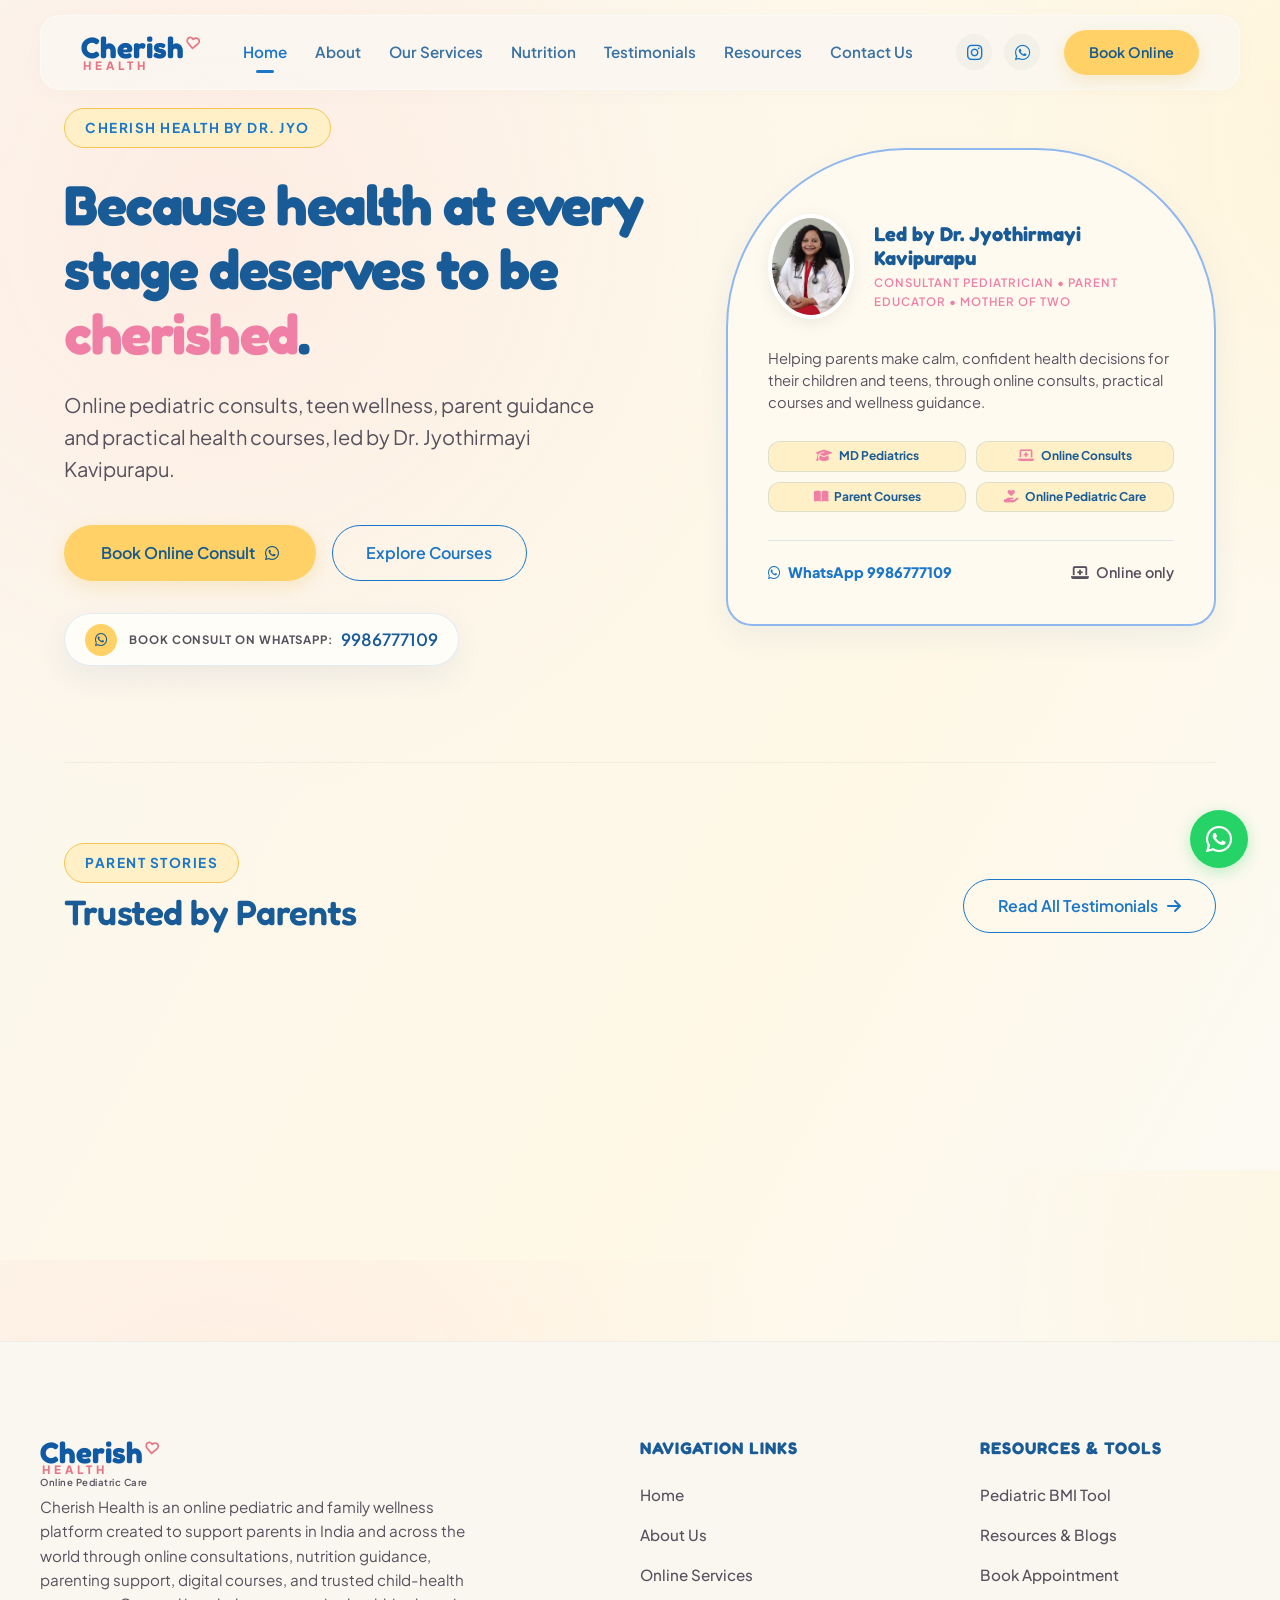
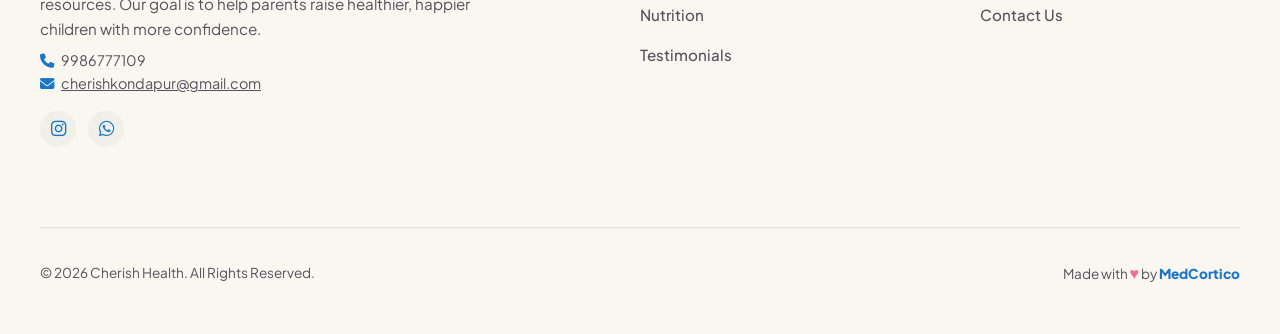
==== commit 53596069: "remove kalyan add nutritionist" ====
--- a/index.html
+++ b/index.html
@@ -3,7 +3,7 @@
 <head>
   <meta charset="UTF-8">
   <meta name="viewport" content="width=device-width, initial-scale=1.0">
-  <title>Cherish Health - Child • Teen • Parent Wellness | Dr. Jyothirmayi Kavipurapu</title>
+  <title>Cherish Health | Dr. Jyothirmayi Kavipurapu</title>
   <meta name="description" content="Cherish Health is a digital wellness platform by Dr. Jyothirmayi Kavipurapu supporting parents worldwide with online consults, parenting courses, and child health resources.">
   <meta name="keywords" content="cherish health, pediatric online consult, teen wellness, parent guidance, child wellness, dr jyothirmayi, parenting courses, child vaccination hyderabad">
   <meta name="author" content="Dr. Jyothirmayi Kavipurapu">
@@ -39,7 +39,7 @@
         <div class="logo-brand">
           <span class="logo-cherish">Cherish<svg class="logo-heart" viewBox="0 0 24 24" fill="none" stroke="currentColor" stroke-width="3" stroke-linecap="round" stroke-linejoin="round"><path d="M20.84 4.61a5.5 5.5 0 0 0-7.78 0L12 5.67l-1.06-1.06a5.5 5.5 0 0 0-7.78 7.78l1.06 1.06L12 21.23l7.78-7.78 1.06-1.06a5.5 5.5 0 0 0 0-7.78z"></path></svg></span>
           <span class="logo-health">HEALTH</span>
-          <span class="logo-subline">Child • Teen • Parent Wellness</span>
+          <span class="logo-subline">Online Pediatric Care</span>
         </div>
       </a>
     </div>
@@ -92,14 +92,14 @@
 
   <!-- Main Content Area -->
   <main>
-    <div class="page-container">
+    <div class="page-container home-container">
       
       <!-- Hero Split Section -->
       <div class="hero-split">
         <div class="hero-text">
           <span class="hero-tag">Cherish Health by Dr. Jyo</span>
           <h1>Because health at every stage deserves to be <span class="highlight-rose">cherished</span>.</h1>
-          <p>Online pediatric consults, teen wellness, parent guidance and practical health courses — led by Dr. Jyothirmayi Kavipurapu.</p>
+          <p>Online pediatric consults, teen wellness, parent guidance and practical health courses, led by Dr. Jyothirmayi Kavipurapu.</p>
           <div class="hero-actions">
             <a href="https://wa.me/919986777109?text=Hello%20Dr.%20Jyo,%20I'd%20like%20to%20book%20an%20online%20consultation." target="_blank" class="btn-primary">Book Online Consult <i class="fab fa-whatsapp"></i></a>
             <a href="resources.html" class="btn-outline">Explore Courses</a>
@@ -118,7 +118,7 @@
           </div>
           
           <div class="founder-card-desc">
-            Helping parents make calm, confident health decisions for their children and teens — through online consults, practical courses and wellness guidance.
+            Helping parents make calm, confident health decisions for their children and teens, through online consults, practical courses and wellness guidance.
           </div>
           
           
@@ -126,12 +126,12 @@
             <span class="badge-tag"><i class="fa-solid fa-graduation-cap"></i> MD Pediatrics</span>
             <span class="badge-tag"><i class="fa-solid fa-laptop-medical"></i> Online Consults</span>
             <span class="badge-tag"><i class="fa-solid fa-book-open"></i> Parent Courses</span>
-            <span class="badge-tag"><i class="fa-solid fa-hand-holding-heart"></i> Child • Teen • Parent Wellness</span>
+            <span class="badge-tag"><i class="fa-solid fa-hand-holding-heart"></i> Online Pediatric Care</span>
           </div>
           
           <div class="hero-contact-strip">
             <span class="strip-item"><i class="fab fa-whatsapp" style="margin-right: 4px;"></i> WhatsApp <a href="https://wa.me/919986777109" style="color: inherit;" target="_blank">9986777109</a></span>
-            <span class="strip-item"><i class="fa-solid fa-location-dot" style="margin-right: 4px;"></i> Hyderabad / Online</span>
+            <span class="strip-item"><i class="fa-solid fa-laptop-medical" style="margin-right: 4px;"></i> Online only</span>
           </div>
         </div>
       </div>
@@ -187,10 +187,10 @@
           <div class="logo-brand">
             <span class="logo-cherish">Cherish<svg class="logo-heart" viewBox="0 0 24 24" fill="none" stroke="currentColor" stroke-width="3" stroke-linecap="round" stroke-linejoin="round"><path d="M20.84 4.61a5.5 5.5 0 0 0-7.78 0L12 5.67l-1.06-1.06a5.5 5.5 0 0 0-7.78 7.78l1.06 1.06L12 21.23l7.78-7.78 1.06-1.06a5.5 5.5 0 0 0 0-7.78z"></path></svg></span>
             <span class="logo-health">HEALTH</span>
-            <span class="logo-subline" style="margin-bottom: 0.5rem;">Child • Teen • Parent Wellness</span>
+            <span class="logo-subline" style="margin-bottom: 0.5rem;">Online Pediatric Care</span>
           </div>
         </a>
-        <p style="margin-bottom: 0.5rem;">Cherish Children’s Clinic was established on March 30, 2019, as a trusted pediatric clinic in Kondapur, Hyderabad. After serving children and parents through physical consultations, Cherish is now evolving into Cherish Health — a digital wellness platform created to support parents in India and across the world through online consultations, parenting guidance, digital courses and trusted child-health resources. Our goal is to help parents raise healthier, happier children with more confidence.</p>
+        <p style="margin-bottom: 0.5rem;">Cherish Health is an online pediatric and family wellness platform created to support parents in India and across the world through online consultations, nutrition guidance, parenting support, digital courses, and trusted child-health resources. Our goal is to help parents raise healthier, happier children with more confidence.</p>
         <p style="font-size: 0.9rem; margin-bottom: 1rem; color: var(--text-secondary);">
           <i class="fa-solid fa-phone" style="margin-right: 5px; color: var(--sage-green);"></i> <a href="tel:9986777109" style="color: inherit;">9986777109</a><br>
           <i class="fa-solid fa-envelope" style="margin-right: 5px; color: var(--sage-green);"></i> <a href="mailto:cherishkondapur@gmail.com" style="color: inherit; text-decoration: underline;">cherishkondapur@gmail.com</a>
@@ -206,7 +206,7 @@
         <ul class="footer-links-list">
           <li><a href="index.html">Home</a></li>
           <li><a href="about.html">About Us</a></li>
-          <li><a href="services.html">Clinic Services</a></li>
+          <li><a href="services.html">Online Services</a></li>
           <li><a href="nutrition.html">Nutrition</a></li>
           <li><a href="testimonials.html">Testimonials</a></li>
         </ul>
--- a/index.css
+++ b/index.css
@@ -62,11 +62,34 @@
   flex-direction: column;
   opacity: 0;
   animation: pageFadeIn 0.8s cubic-bezier(0.16, 1, 0.3, 1) forwards;
-  background-image: none;
+  background-image:
+    radial-gradient(circle at 12% 18%, rgba(255, 232, 223, 0.7), transparent 30%),
+    radial-gradient(circle at 88% 12%, rgba(255, 242, 210, 0.72), transparent 28%),
+    linear-gradient(120deg, #faf7ef, #fff8e7, #f7fbff, #fff1f5);
+  background-size: 140% 140%, 130% 130%, 220% 220%;
+  animation:
+    pageFadeIn 0.8s cubic-bezier(0.16, 1, 0.3, 1) forwards,
+    ambientGradient 26s ease-in-out infinite;
 }
 
 @keyframes pageFadeIn {
   to { opacity: 1; }
+}
+
+@keyframes ambientGradient {
+  0%, 100% {
+    background-position: 0% 20%, 100% 0%, 0% 50%;
+  }
+
+  50% {
+    background-position: 28% 0%, 72% 28%, 100% 50%;
+  }
+}
+
+@media (prefers-reduced-motion: reduce) {
+  body {
+    animation: pageFadeIn 0.8s cubic-bezier(0.16, 1, 0.3, 1) forwards;
+  }
 }
 
 /* Typography */
@@ -169,6 +192,10 @@
   position: relative;
 }
 
+.home-container {
+  padding-top: 0;
+}
+
 .page-header {
   text-align: center;
   margin-bottom: 4rem;
@@ -353,6 +380,10 @@
   color: var(--text-secondary);
   letter-spacing: 0.5px;
   margin-top: 2px;
+}
+
+#main-header .logo-subline {
+  display: none;
 }
 
 
@@ -506,7 +537,7 @@
   grid-template-columns: 1.1fr 0.9fr;
   gap: 4rem;
   align-items: center;
-  padding: 4.5rem 0 6rem 0;
+  padding: 0.5rem 0 6rem 0;
   position: relative;
 }
 
@@ -660,11 +691,6 @@
   gap: 0.6rem;
 }
 
-.founder-badges-grid .badge-tag:last-child {
-  grid-column: span 2;
-  justify-content: center;
-}
-
 .badge-tag {
   font-family: var(--font-body);
   font-size: 0.75rem;
@@ -676,8 +702,10 @@
   border-radius: 12px;
   display: inline-flex;
   align-items: center;
+  justify-content: center;
   gap: 0.4rem;
   line-height: 1.2;
+  text-align: center;
 }
 
 .badge-tag i {
@@ -2306,6 +2334,10 @@
   .page-container {
     padding: 2.5rem 1.25rem 4rem 1.25rem;
   }
+
+  .home-container {
+    padding-top: 0;
+  }
   
   .page-header h2 {
     font-size: 2.25rem;
@@ -2462,7 +2494,7 @@
   }
   
   .hero-split {
-    padding: 1.5rem 0 3rem 0;
+    padding: 0.75rem 0 3rem 0;
     gap: 2rem;
   }
   
